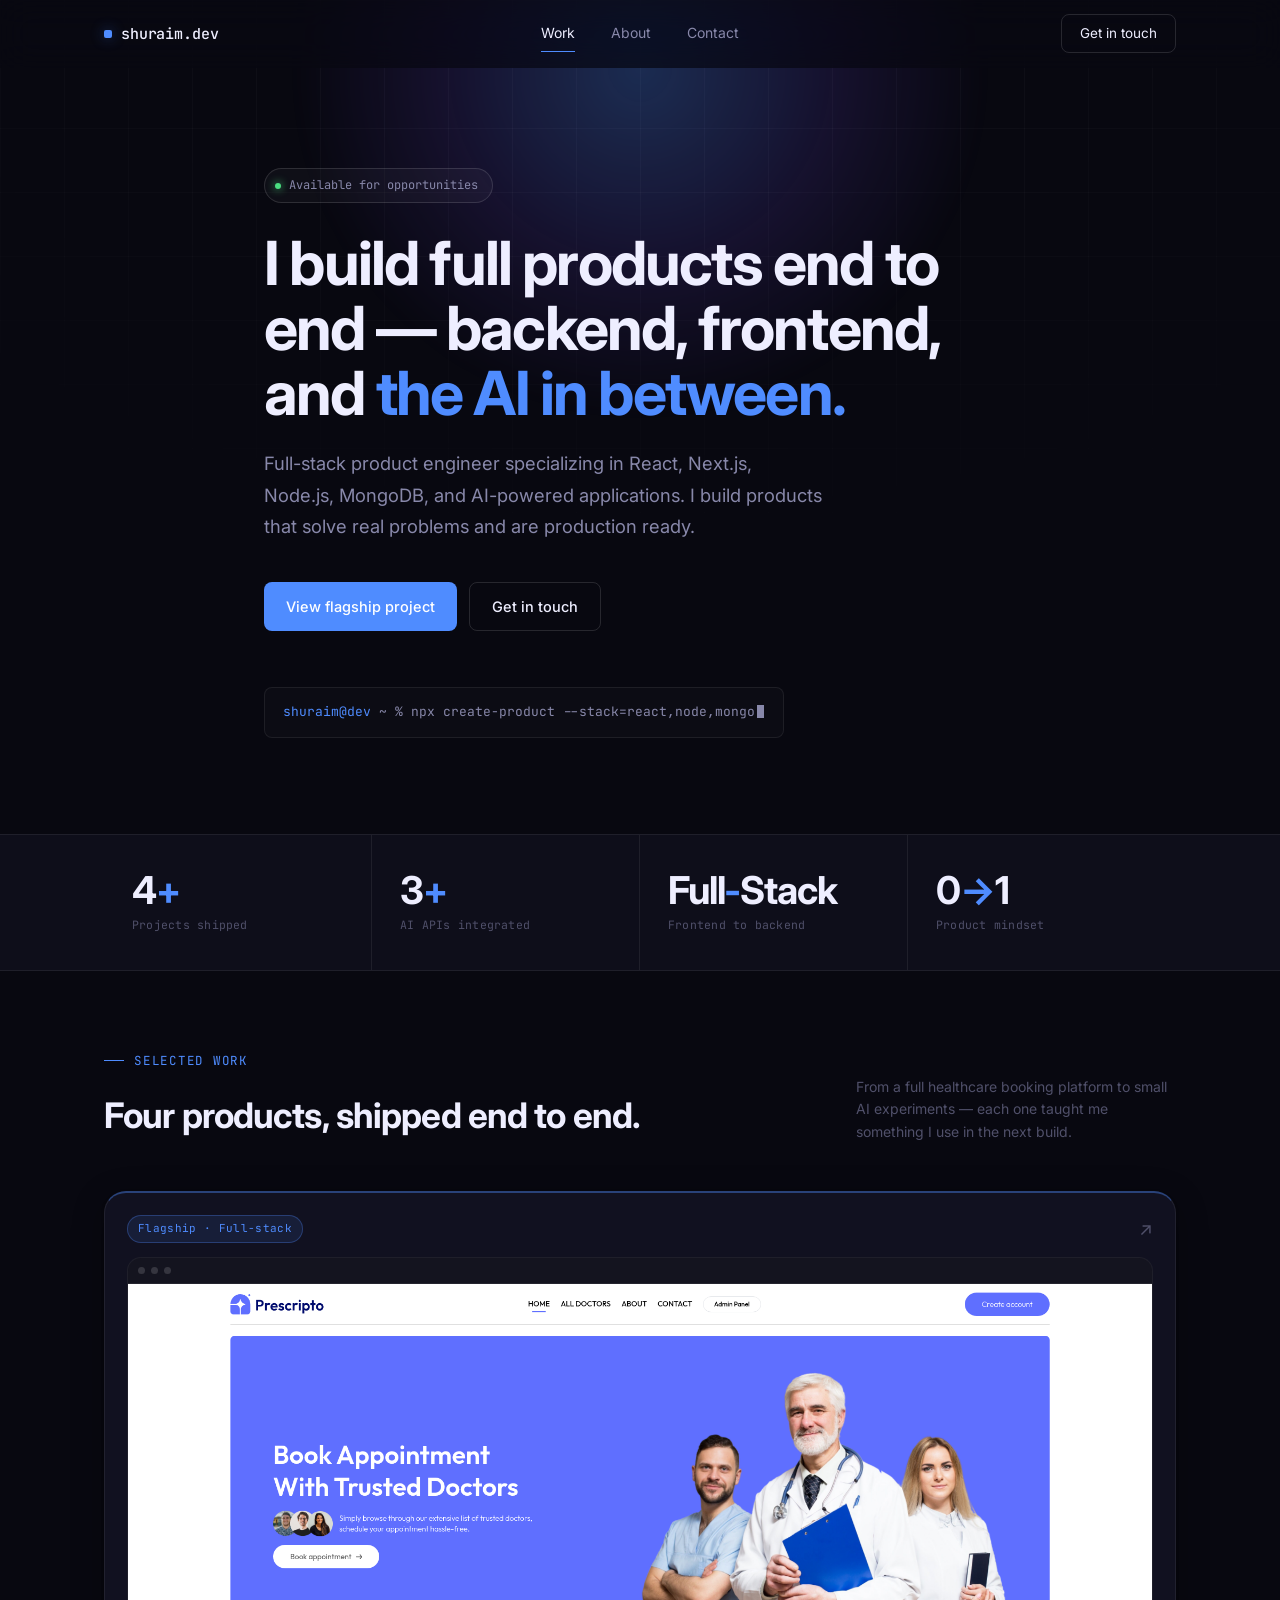
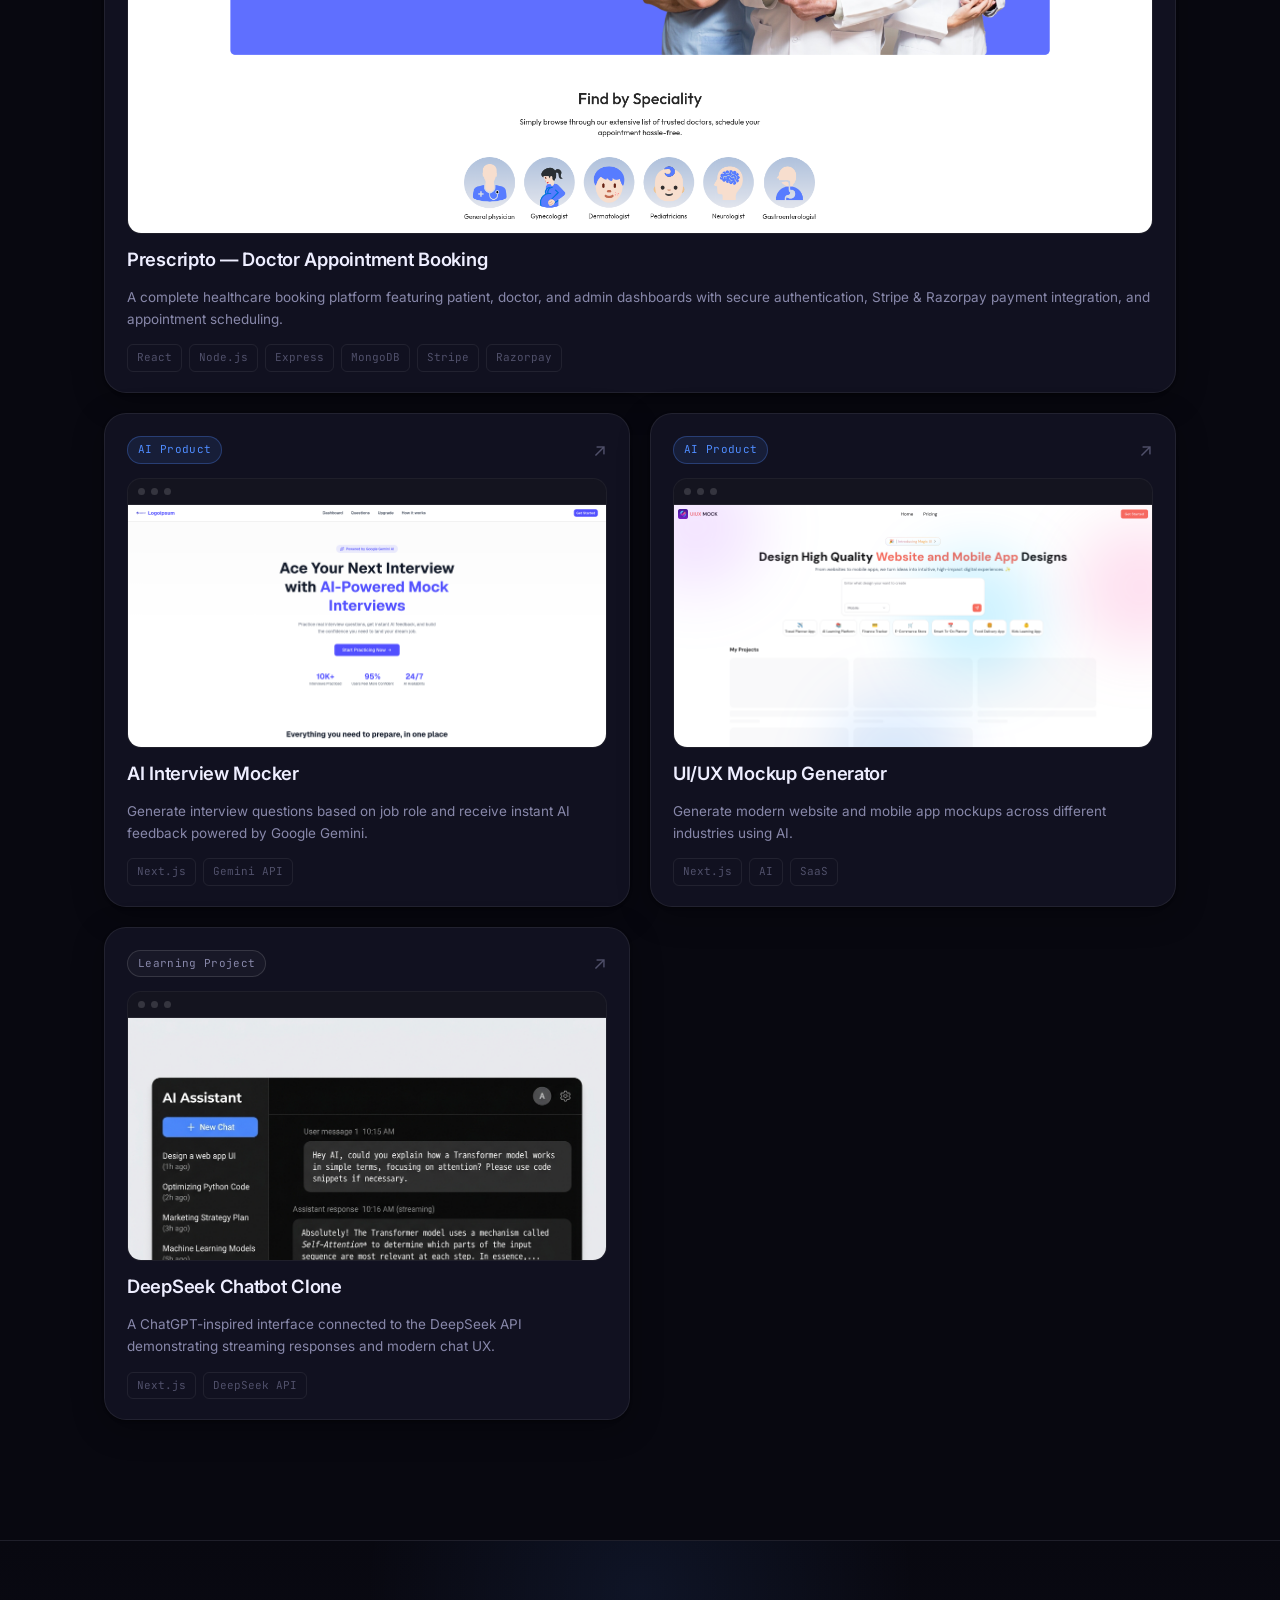
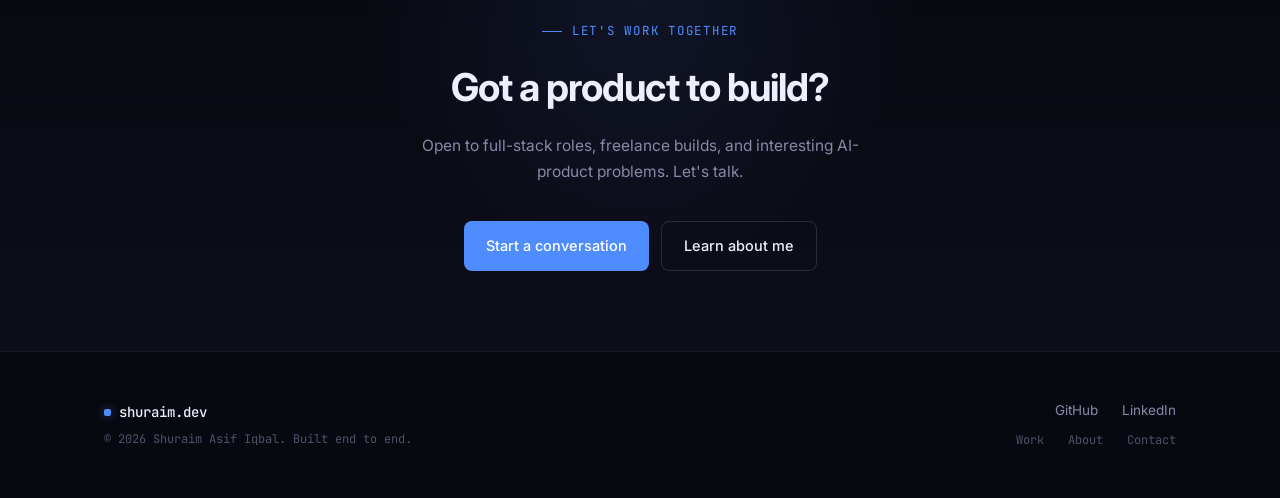
==== index.html @ 48897fa7 "updating code" ====
﻿<!DOCTYPE html>
<html lang="en">
<head>
  <meta charset="UTF-8" />
  <meta name="viewport" content="width=device-width, initial-scale=1.0" />
  <title>Shuraim Asif Iqbal — Full-Stack Product Engineer</title>
  <meta name="description" content="Shuraim Asif Iqbal is a full-stack product engineer building production-ready web apps and AI-powered products with React, Next.js, Node.js, and MongoDB." />
  <meta name="theme-color" content="#080810" />
  <meta property="og:title" content="Shuraim Asif Iqbal — Full-Stack Product Engineer" />
  <meta property="og:description" content="I build full products end to end — backend, frontend, and the AI in between." />
  <meta property="og:type" content="website" />
  <link rel="icon" type="image/png" href="images/favicon.png" />
  <link rel="preconnect" href="https://fonts.googleapis.com" />
  <link rel="preconnect" href="https://fonts.gstatic.com" crossorigin />
  <link href="https://fonts.googleapis.com/css2?family=Inter:wght@400;500;600;700&family=JetBrains+Mono:wght@400;500&display=swap" rel="stylesheet" />
  <link rel="stylesheet" href="css/style.css" />
</head>
<body>

  <nav class="nav" aria-label="Primary">
    <div class="container">
      <a href="index.html" class="logo">shuraim.dev</a>
      <div class="nav-links">
        <a href="#work" class="active">Work</a>
        <a href="about.html">About</a>
        <a href="contact.html">Contact</a>
      </div>
      <a href="contact.html" class="nav-cta">Get in touch</a>
      <button class="nav-toggle" aria-label="Toggle menu" aria-expanded="false">
        <span></span><span></span><span></span>
      </button>
    </div>
  </nav>
  <div class="mobile-menu">
    <a href="#work">Work</a>
    <a href="about.html">About</a>
    <a href="contact.html">Contact</a>
  </div>

  <header class="hero">
    <div class="hero-grid" aria-hidden="true"></div>
    <div class="hero-blur" aria-hidden="true"></div>
    <div class="container hero-content">
      <span class="badge"><span class="dot"></span>Available for opportunities</span>
      <h1>I build full products end to end &mdash; backend, frontend, and <span class="accent-text">the AI in between.</span></h1>
      <p class="lede">Full-stack product engineer specializing in React, Next.js, Node.js, MongoDB, and AI-powered applications. I build products that solve real problems and are production ready.</p>
      <div class="hero-actions">
        <a href="projects/prescripto.html" class="btn btn-primary">View flagship project</a>
        <a href="contact.html" class="btn btn-secondary">Get in touch</a>
      </div>
      <div class="terminal" data-typer='["npx create-product --stack=react,node,mongo", "deploying ai-interview-mocker to production...", "status: 4 apps live, 0 blocked tickets"]'>
        <span class="prompt">shuraim@dev</span> ~ % <span class="typer-text"></span><span class="cursor"></span>
      </div>
    </div>
  </header>

  <div class="stats-strip">
    <div class="container">
      <div class="stats-grid reveal">
        <div class="stat-item">
          <div class="stat-num">4<span>+</span></div>
          <div class="stat-label">Projects shipped</div>
        </div>
        <div class="stat-item">
          <div class="stat-num">3<span>+</span></div>
          <div class="stat-label">AI APIs integrated</div>
        </div>
        <div class="stat-item">
          <div class="stat-num">Full<span>&#8209;</span>Stack</div>
          <div class="stat-label">Frontend to backend</div>
        </div>
        <div class="stat-item">
          <div class="stat-num">0<span>&rarr;</span>1</div>
          <div class="stat-label">Product mindset</div>
        </div>
      </div>
    </div>
  </div>

  <main>
    <section class="work" id="work">
      <div class="container">
        <div class="work-header reveal">
          <div>
            <div class="section-label">Selected work</div>
            <h2>Four products, shipped end to end.</h2>
          </div>
          <p>From a full healthcare booking platform to small AI experiments &mdash; each one taught me something I use in the next build.</p>
        </div>

        <div class="project-grid">
          <a class="project-card flagship reveal" href="projects/prescripto.html">
            <div class="card-top">
              <span class="status-badge">Flagship &middot; Full-stack</span>
              <span class="card-arrow" aria-hidden="true">&nearr;</span>
            </div>
            <div class="card-preview" style="--tile-color: rgba(79,140,255,0.22);">
              <div class="chrome"><span></span><span></span><span></span></div>
              <img class="art-shot" src="images/prescripto-hero.png" alt="Prescripto doctor appointment booking homepage" loading="lazy" />
            </div>
            <h3>Prescripto &mdash; Doctor Appointment Booking</h3>
            <p class="desc">A complete healthcare booking platform featuring patient, doctor, and admin dashboards with secure authentication, Stripe &amp; Razorpay payment integration, and appointment scheduling.</p>
            <div class="tags">
              <span class="tag">React</span><span class="tag">Node.js</span><span class="tag">Express</span>
              <span class="tag">MongoDB</span><span class="tag">Stripe</span><span class="tag">Razorpay</span>
            </div>
          </a>

          <a class="project-card reveal" href="projects/interview-mocker.html">
            <div class="card-top">
              <span class="status-badge">AI Product</span>
              <span class="card-arrow" aria-hidden="true">&nearr;</span>
            </div>
            <div class="card-preview" style="--tile-color: rgba(79,140,255,0.2);">
              <div class="chrome"><span></span><span></span><span></span></div>
              <img class="art-shot" src="images/interview-mocker-hero.png" alt="AI Interview Mocker landing page" loading="lazy" />
            </div>
            <h3>AI Interview Mocker</h3>
            <p class="desc">Generate interview questions based on job role and receive instant AI feedback powered by Google Gemini.</p>
            <div class="tags"><span class="tag">Next.js</span><span class="tag">Gemini API</span></div>
          </a>

          <a class="project-card reveal" href="projects/uiux-mockup.html">
            <div class="card-top">
              <span class="status-badge">AI Product</span>
              <span class="card-arrow" aria-hidden="true">&nearr;</span>
            </div>
            <div class="card-preview" style="--tile-color: rgba(79,140,255,0.2);">
              <div class="chrome"><span></span><span></span><span></span></div>
              <img class="art-shot" src="images/uiux-mockup-hero.png" alt="UI/UX Mockup Generator app screen" loading="lazy" />
            </div>
            <h3>UI/UX Mockup Generator</h3>
            <p class="desc">Generate modern website and mobile app mockups across different industries using AI.</p>
            <div class="tags"><span class="tag">Next.js</span><span class="tag">AI</span><span class="tag">SaaS</span></div>
          </a>

          <a class="project-card reveal" href="projects/deepseek-chatbot.html">
            <div class="card-top">
              <span class="status-badge neutral">Learning Project</span>
              <span class="card-arrow" aria-hidden="true">&nearr;</span>
            </div>
            <div class="card-preview" style="--tile-color: rgba(255,255,255,0.06);">
              <div class="chrome"><span></span><span></span><span></span></div>
              <img class="art-shot" src="images/deepseek-hero.png" alt="DeepSeek chatbot clone interface" loading="lazy" />
            </div>
            <h3>DeepSeek Chatbot Clone</h3>
            <p class="desc">A ChatGPT-inspired interface connected to the DeepSeek API demonstrating streaming responses and modern chat UX.</p>
            <div class="tags"><span class="tag">Next.js</span><span class="tag">DeepSeek API</span></div>
          </a>
        </div>
      </div>
    </section>

    <section class="cta-strip">
      <div class="container">
        <div class="section-label" style="justify-content: center;">Let's work together</div>
        <h2>Got a product to build?</h2>
        <p>Open to full-stack roles, freelance builds, and interesting AI-product problems. Let's talk.</p>
        <div class="cta-btns">
          <a href="contact.html" class="btn btn-primary">Start a conversation</a>
          <a href="about.html" class="btn btn-secondary">Learn about me</a>
        </div>
      </div>
    </section>
  </main>

  <footer class="site-footer">
    <div class="container">
      <div class="footer-left">
        <div class="footer-logo">shuraim.dev</div>
        <p>&copy; 2026 Shuraim Asif Iqbal. Built end to end.</p>
      </div>
      <div class="footer-right">
        <div class="footer-links">
          <a href="https://github.com/shuraimasifiqbal" target="_blank" rel="noopener">GitHub</a>
          <a href="https://www.linkedin.com/in/muhammad-shuraim-05673b367/" target="_blank" rel="noopener">LinkedIn</a>
        </div>
        <div class="footer-nav">
          <a href="#work">Work</a>
          <a href="about.html">About</a>
          <a href="contact.html">Contact</a>
        </div>
      </div>
    </div>
  </footer>

  <button class="scroll-top" aria-label="Scroll to top" id="scroll-top">&uarr;</button>
  <script src="js/main.js"></script>
</body>
</html>
---- css/style.css ----
﻿/* ==========================================================================
   shuraim.dev — design tokens
   Palette: deep navy base, electric blue accent, mono for system/dev voice
   ========================================================================== */

:root {
  --bg:           #080810;
  --bg-elevated:  #0e0e1a;
  --bg-card:      #111120;
  --border:       rgba(255, 255, 255, 0.07);
  --border-strong:rgba(255, 255, 255, 0.13);
  --text:         #eeeeff;
  --text-dim:     #8888aa;
  --text-faint:   #50506a;
  --accent:       #4f8cff;
  --accent-glow:  rgba(79, 140, 255, 0.45);
  --accent-dim:   rgba(79, 140, 255, 0.11);
  --accent-line:  rgba(79, 140, 255, 0.30);
  --green:        #4ade80;
  --purple:       #a78bfa;

  --font-display: "Inter", -apple-system, BlinkMacSystemFont, "Segoe UI", sans-serif;
  --font-body:    "Inter", -apple-system, BlinkMacSystemFont, "Segoe UI", sans-serif;
  --font-mono:    "JetBrains Mono", ui-monospace, SFMono-Regular, Menlo, monospace;

  --radius-sm:  8px;
  --radius-md:  14px;
  --radius-lg:  22px;

  --ease:   cubic-bezier(0.16, 1, 0.3, 1);
  --nav-h:  68px;
  --shadow-card: 0 1px 3px rgba(0,0,0,0.4), 0 8px 32px rgba(0,0,0,0.3);
}

/* reset */
*, *::before, *::after { margin: 0; padding: 0; box-sizing: border-box; }

html {
  scroll-behavior: smooth;
  -webkit-font-smoothing: antialiased;
  -moz-osx-font-smoothing: grayscale;
  text-rendering: optimizeLegibility;
}

@media (prefers-reduced-motion: reduce) {
  html { scroll-behavior: auto; }
  *, *::before, *::after {
    animation-duration: 0.01ms !important;
    animation-iteration-count: 1 !important;
    transition-duration: 0.01ms !important;
    scroll-behavior: auto !important;
  }
}

body {
  background: var(--bg);
  color: var(--text);
  font-family: var(--font-body);
  line-height: 1.6;
  min-height: 100vh;
  overflow-x: hidden;
}

img   { max-width: 100%; display: block; }
a     { color: inherit; text-decoration: none; }
ul    { list-style: none; }
button { font: inherit; cursor: pointer; }

::selection { background: var(--accent-dim); color: var(--text); }

:focus-visible {
  outline: 2px solid var(--accent);
  outline-offset: 3px;
  border-radius: 4px;
}

.container {
  width: 100%;
  max-width: 1120px;
  margin: 0 auto;
  padding: 0 24px;
}

.mono { font-family: var(--font-mono); }

/* section label */
.section-label {
  font-family: var(--font-mono);
  font-size: 12.5px;
  letter-spacing: 0.06em;
  color: var(--accent);
  display: flex;
  align-items: center;
  gap: 10px;
  margin-bottom: 16px;
  text-transform: uppercase;
}
.section-label::before {
  content: "";
  width: 20px;
  height: 1px;
  background: var(--accent);
  display: inline-block;
  flex-shrink: 0;
}

/* nav */
.nav {
  position: fixed;
  top: 0; left: 0; right: 0;
  height: var(--nav-h);
  z-index: 100;
  display: flex;
  align-items: center;
  background: rgba(8, 8, 16, 0.75);
  backdrop-filter: blur(16px) saturate(160%);
  -webkit-backdrop-filter: blur(16px) saturate(160%);
  border-bottom: 1px solid transparent;
  transition: border-color 0.3s var(--ease), background 0.3s var(--ease);
}
.nav.is-scrolled {
  border-bottom-color: var(--border);
  background: rgba(8, 8, 16, 0.92);
  backdrop-filter: blur(24px) saturate(200%);
  -webkit-backdrop-filter: blur(24px) saturate(200%);
}
.nav .container {
  display: flex;
  align-items: center;
  justify-content: space-between;
}

.logo {
  font-family: var(--font-mono);
  font-weight: 500;
  font-size: 15px;
  letter-spacing: -0.01em;
  color: var(--text);
  display: flex;
  align-items: center;
  gap: 9px;
  transition: opacity 0.2s;
}
.logo:hover { opacity: 0.8; }
.logo::before {
  content: "";
  width: 8px; height: 8px;
  border-radius: 2px;
  background: var(--accent);
  box-shadow: 0 0 14px var(--accent-glow);
  flex-shrink: 0;
}

.nav-links {
  display: flex;
  align-items: center;
  gap: 36px;
}
.nav-links a {
  font-size: 14px;
  color: var(--text-dim);
  position: relative;
  padding: 6px 0;
  transition: color 0.2s var(--ease);
}
.nav-links a:hover,
.nav-links a.active { color: var(--text); }
.nav-links a::after {
  content: "";
  position: absolute;
  left: 0; bottom: -1px;
  width: 0; height: 1px;
  background: var(--accent);
  transition: width 0.25s var(--ease);
}
.nav-links a:hover::after,
.nav-links a.active::after { width: 100%; }

.nav-cta {
  border: 1px solid var(--border-strong);
  border-radius: var(--radius-sm);
  padding: 8px 18px;
  font-size: 13.5px;
  color: var(--text);
  transition: border-color 0.2s var(--ease), background 0.2s var(--ease), color 0.2s var(--ease);
}
.nav-cta:hover {
  border-color: var(--accent-line);
  background: var(--accent-dim);
  color: var(--accent);
}

.nav-toggle {
  display: none;
  flex-direction: column;
  gap: 5px;
  background: none;
  border: none;
  padding: 8px;
}
.nav-toggle span {
  width: 20px; height: 1.5px;
  background: var(--text);
  display: block;
  transition: transform 0.25s var(--ease), opacity 0.25s var(--ease);
}
.nav-toggle.is-open span:nth-child(1) { transform: translateY(6.5px) rotate(45deg); }
.nav-toggle.is-open span:nth-child(2) { opacity: 0; }
.nav-toggle.is-open span:nth-child(3) { transform: translateY(-6.5px) rotate(-45deg); }

.mobile-menu {
  position: fixed;
  top: var(--nav-h); left: 0; right: 0;
  background: rgba(8, 8, 16, 0.97);
  border-bottom: 1px solid var(--border);
  display: flex;
  flex-direction: column;
  padding: 8px 24px 28px;
  transform: translateY(-8px);
  opacity: 0;
  pointer-events: none;
  transition: opacity 0.25s var(--ease), transform 0.25s var(--ease);
  z-index: 99;
  backdrop-filter: blur(16px);
}
.mobile-menu.is-open { opacity: 1; transform: translateY(0); pointer-events: auto; }
.mobile-menu a {
  padding: 15px 0;
  border-bottom: 1px solid var(--border);
  color: var(--text-dim);
  font-size: 15px;
  transition: color 0.2s;
}
.mobile-menu a:last-child { border-bottom: none; }
.mobile-menu a:hover { color: var(--text); }

/* hero */
.hero {
  position: relative;
  padding: calc(var(--nav-h) + 100px) 0 96px;
  overflow: hidden;
}
.hero-grid {
  position: absolute;
  inset: 0;
  background-image:
    linear-gradient(to right, rgba(255,255,255,0.03) 1px, transparent 1px),
    linear-gradient(to bottom, rgba(255,255,255,0.03) 1px, transparent 1px);
  background-size: 64px 64px;
  mask-image: radial-gradient(ellipse 80% 70% at 50% 0%, black 30%, transparent 100%);
  -webkit-mask-image: radial-gradient(ellipse 80% 70% at 50% 0%, black 30%, transparent 100%);
  z-index: 0;
}
.hero-blur {
  position: absolute;
  width: 700px; height: 700px;
  top: -280px; left: 50%;
  transform: translateX(-50%);
  background: radial-gradient(circle,
    rgba(79,140,255,0.28) 0%,
    rgba(120,80,255,0.12) 40%,
    transparent 70%);
  filter: blur(8px);
  animation: drift 14s ease-in-out infinite alternate;
  z-index: 0;
}
@keyframes drift {
  from { transform: translateX(-54%) translateY(0px) scale(1); }
  to   { transform: translateX(-46%) translateY(28px) scale(1.07); }
}
.hero-content {
  position: relative;
  z-index: 1;
  max-width: 800px;
}

.badge {
  display: inline-flex;
  align-items: center;
  gap: 8px;
  font-family: var(--font-mono);
  font-size: 12px;
  color: var(--text-dim);
  border: 1px solid var(--border-strong);
  background: rgba(255,255,255,0.03);
  border-radius: 999px;
  padding: 7px 14px 7px 10px;
  margin-bottom: 28px;
  opacity: 0;
  animation: fade-up 0.7s var(--ease) 0.05s forwards;
}
.badge .dot {
  width: 6px; height: 6px; border-radius: 50%;
  background: var(--green);
  box-shadow: 0 0 8px var(--green);
  animation: pulse 2.5s ease-in-out infinite;
}
@keyframes pulse {
  0%, 100% { opacity: 1; box-shadow: 0 0 8px var(--green); }
  50%       { opacity: 0.4; box-shadow: 0 0 4px var(--green); }
}

.hero h1 {
  font-family: var(--font-display);
  font-weight: 700;
  font-size: clamp(2.1rem, 5.2vw, 3.8rem);
  line-height: 1.07;
  letter-spacing: -0.03em;
  margin-bottom: 22px;
  opacity: 0;
  animation: fade-up 0.7s var(--ease) 0.15s forwards;
}
.hero h1 .accent-text { color: var(--accent); }

.hero p.lede {
  font-size: clamp(1rem, 1.6vw, 1.15rem);
  color: var(--text-dim);
  max-width: 560px;
  margin-bottom: 40px;
  line-height: 1.7;
  opacity: 0;
  animation: fade-up 0.7s var(--ease) 0.25s forwards;
}

.hero-actions {
  display: flex;
  flex-wrap: wrap;
  gap: 12px;
  margin-bottom: 56px;
  opacity: 0;
  animation: fade-up 0.7s var(--ease) 0.35s forwards;
}

/* buttons */
.btn {
  display: inline-flex;
  align-items: center;
  gap: 8px;
  font-size: 14.5px;
  font-weight: 500;
  padding: 12px 22px;
  border-radius: var(--radius-sm);
  transition: transform 0.2s var(--ease), background 0.2s var(--ease),
              border-color 0.2s var(--ease), box-shadow 0.2s var(--ease), color 0.2s var(--ease);
}
.btn-primary {
  background: var(--accent);
  color: #fff;
}
.btn-primary:hover {
  transform: translateY(-2px);
  box-shadow: 0 8px 28px -6px rgba(79,140,255,0.6);
  background: #6ba0ff;
}
.btn-secondary {
  border: 1px solid var(--border-strong);
  color: var(--text);
}
.btn-secondary:hover {
  border-color: var(--accent-line);
  background: var(--accent-dim);
  transform: translateY(-2px);
  color: var(--accent);
}
.btn-ghost {
  color: var(--text-dim);
  font-size: 13.5px;
  border: 1px solid var(--border);
  padding: 9px 16px;
}
.btn-ghost:hover { color: var(--text); border-color: var(--border-strong); }

/* terminal */
.terminal {
  font-family: var(--font-mono);
  font-size: 13px;
  color: var(--text-dim);
  border: 1px solid var(--border);
  background: rgba(255,255,255,0.02);
  border-radius: var(--radius-sm);
  padding: 14px 18px;
  max-width: 520px;
  opacity: 0;
  animation: fade-up 0.7s var(--ease) 0.45s forwards;
}
.terminal .prompt { color: var(--accent); }
.terminal .cursor {
  display: inline-block;
  width: 7px; height: 13px;
  background: var(--text-dim);
  margin-left: 2px;
  vertical-align: -2px;
  animation: blink 1s steps(1) infinite;
}
@keyframes blink { 50% { opacity: 0; } }

@keyframes fade-up {
  from { opacity: 0; transform: translateY(16px); }
  to   { opacity: 1; transform: translateY(0); }
}

/* reveal on scroll */
.reveal {
  opacity: 0;
  transform: translateY(20px);
  transition: opacity 0.65s var(--ease), transform 0.65s var(--ease);
}
.reveal.is-visible { opacity: 1; transform: translateY(0); }

/* stats strip */
.stats-strip {
  border-top: 1px solid var(--border);
  border-bottom: 1px solid var(--border);
  padding: 0;
  background: var(--bg-elevated);
}
.stats-grid {
  display: grid;
  grid-template-columns: repeat(4, 1fr);
}
@media (max-width: 600px) { .stats-grid { grid-template-columns: repeat(2, 1fr); } }
.stat-item {
  padding: 36px 28px;
  border-right: 1px solid var(--border);
}
.stat-item:last-child { border-right: none; }
@media (max-width: 600px) {
  .stat-item:nth-child(2) { border-right: none; }
  .stat-item:nth-child(3) { border-right: 1px solid var(--border); }
  .stat-item { border-bottom: 1px solid var(--border); }
  .stat-item:last-child, .stat-item:nth-child(3) { border-bottom: none; }
}
.stat-num {
  font-family: var(--font-display);
  font-size: clamp(1.8rem, 3vw, 2.6rem);
  font-weight: 700;
  letter-spacing: -0.03em;
  color: var(--text);
  line-height: 1;
  margin-bottom: 6px;
}
.stat-num span { color: var(--accent); }
.stat-label {
  font-family: var(--font-mono);
  font-size: 11.5px;
  color: var(--text-faint);
  letter-spacing: 0.02em;
}

/* work section */
.work {
  padding: 80px 0 120px;
  position: relative;
}
.work-header {
  display: flex;
  justify-content: space-between;
  align-items: flex-end;
  gap: 24px;
  margin-bottom: 48px;
  flex-wrap: wrap;
}
.work-header h2 {
  font-family: var(--font-display);
  font-size: clamp(1.6rem, 3vw, 2.2rem);
  font-weight: 700;
  letter-spacing: -0.025em;
}
.work-header p {
  color: var(--text-faint);
  font-size: 14px;
  max-width: 320px;
  line-height: 1.6;
}

.project-grid {
  display: grid;
  grid-template-columns: repeat(2, 1fr);
  gap: 20px;
}
@media (max-width: 760px) { .project-grid { grid-template-columns: 1fr; } }

/* project card */
.project-card {
  position: relative;
  border: 1px solid var(--border);
  background: var(--bg-card);
  border-radius: var(--radius-lg);
  padding: 22px 22px 20px;
  transition: transform 0.4s var(--ease), border-color 0.4s var(--ease), box-shadow 0.4s var(--ease);
  display: flex;
  flex-direction: column;
  gap: 14px;
  overflow: hidden;
  box-shadow: var(--shadow-card);
}
.project-card::before {
  content: "";
  position: absolute;
  inset: 0;
  border-radius: var(--radius-lg);
  background: radial-gradient(
    500px circle at var(--mouse-x, 50%) var(--mouse-y, 50%),
    rgba(79,140,255,0.07),
    transparent 40%
  );
  opacity: 0;
  transition: opacity 0.4s var(--ease);
  pointer-events: none;
  z-index: 0;
}
.project-card:hover::before { opacity: 1; }
.project-card > * { position: relative; z-index: 1; }

.project-card.flagship {
  grid-column: span 2;
  border-top: 2px solid rgba(79,140,255,0.4);
}
@media (max-width: 760px) { .project-card.flagship { grid-column: span 1; } }

.project-card:hover {
  transform: translateY(-7px);
  border-color: var(--accent-line);
  box-shadow:
    0 0 0 1px var(--accent-line),
    0 20px 48px -14px rgba(0,0,0,0.7),
    0 0 48px -18px rgba(79,140,255,0.2);
}

/* card preview — screenshot area */
.card-preview {
  border-radius: var(--radius-md);
  border: 1px solid var(--border);
  overflow: hidden;
  aspect-ratio: 16 / 9;
  position: relative;
  background: var(--bg-elevated);
  display: flex;
  flex-direction: column;
  transition: border-color 0.4s var(--ease);
}
.project-card:hover .card-preview { border-color: rgba(79,140,255,0.2); }

.card-preview .chrome {
  height: 26px;
  min-height: 26px;
  display: flex;
  align-items: center;
  gap: 6px;
  padding: 0 10px;
  background: rgba(255,255,255,0.025);
  border-bottom: 1px solid var(--border);
  flex-shrink: 0;
  z-index: 1;
  position: relative;
}
.card-preview .chrome span {
  width: 7px; height: 7px; border-radius: 50%;
  background: rgba(255,255,255,0.14);
}

/* art-shot — actual screenshot */
.art-shot {
  position: absolute;
  top: 26px;
  left: 0; right: 0; bottom: 0;
  width: 100%;
  height: calc(100% - 26px);
  object-fit: cover;
  object-position: top;
  display: block;
  transition: transform 0.55s var(--ease);
}
.project-card:hover .art-shot {
  transform: scale(1.04) translateY(-3px);
}

/* card meta */
.card-top {
  display: flex;
  justify-content: space-between;
  align-items: center;
  gap: 12px;
}
.status-badge {
  font-family: var(--font-mono);
  font-size: 11px;
  letter-spacing: 0.03em;
  color: var(--accent);
  border: 1px solid var(--accent-line);
  background: var(--accent-dim);
  border-radius: 999px;
  padding: 4px 10px;
  white-space: nowrap;
}
.status-badge.neutral {
  color: var(--text-dim);
  border-color: var(--border-strong);
  background: rgba(255,255,255,0.03);
}
.card-arrow {
  color: var(--text-faint);
  font-size: 18px;
  line-height: 1;
  transition: transform 0.3s var(--ease), color 0.3s var(--ease);
}
.project-card:hover .card-arrow {
  transform: translate(3px, -3px);
  color: var(--accent);
}

.project-card h3 {
  font-family: var(--font-display);
  font-size: 1.15rem;
  font-weight: 600;
  letter-spacing: -0.015em;
  line-height: 1.3;
}
.project-card p.desc {
  color: var(--text-dim);
  font-size: 13.5px;
  line-height: 1.65;
}

/* tags */
.tags { display: flex; flex-wrap: wrap; gap: 7px; margin-top: auto; }
.tag {
  font-family: var(--font-mono);
  font-size: 11px;
  color: var(--text-faint);
  border: 1px solid var(--border);
  border-radius: 6px;
  padding: 4px 9px;
  transition: border-color 0.2s var(--ease), color 0.2s var(--ease), background 0.2s var(--ease);
}
.tag:hover {
  border-color: var(--accent-line);
  color: var(--accent);
  background: var(--accent-dim);
}

/* CTA strip */
.cta-strip {
  border-top: 1px solid var(--border);
  padding: 80px 0;
  text-align: center;
  background: linear-gradient(180deg, var(--bg) 0%, var(--bg-elevated) 100%);
  position: relative;
  overflow: hidden;
}
.cta-strip::before {
  content: "";
  position: absolute;
  width: 600px; height: 600px;
  border-radius: 50%;
  background: radial-gradient(circle, rgba(79,140,255,0.09) 0%, transparent 65%);
  top: -250px; left: 50%;
  transform: translateX(-50%);
  pointer-events: none;
}
.cta-strip h2 {
  font-family: var(--font-display);
  font-size: clamp(1.7rem, 3.5vw, 2.4rem);
  font-weight: 700;
  letter-spacing: -0.025em;
  margin-bottom: 14px;
  position: relative;
}
.cta-strip p {
  color: var(--text-dim);
  font-size: 15.5px;
  margin-bottom: 36px;
  max-width: 460px;
  margin-left: auto;
  margin-right: auto;
  line-height: 1.7;
  position: relative;
}
.cta-strip .cta-btns { display: flex; gap: 12px; justify-content: center; flex-wrap: wrap; position: relative; }

/* generic page header */
.page-hero {
  padding: calc(var(--nav-h) + 64px) 0 56px;
  border-bottom: 1px solid var(--border);
}
.page-hero h1 {
  font-family: var(--font-display);
  font-size: clamp(1.8rem, 4vw, 2.8rem);
  font-weight: 700;
  letter-spacing: -0.03em;
  margin-bottom: 14px;
}
.page-hero p {
  color: var(--text-dim);
  max-width: 560px;
  font-size: 15px;
  line-height: 1.65;
}

/* about page */
.about-grid {
  display: grid;
  grid-template-columns: 280px 1fr;
  gap: 56px;
  padding: 72px 0;
  align-items: start;
}
@media (max-width: 860px) { .about-grid { grid-template-columns: 1fr; gap: 40px; } }

@media (min-width: 860px) { .avatar-col { position: sticky; top: calc(var(--nav-h) + 24px); } }

.avatar-placeholder {
  width: 100%;
  aspect-ratio: 1;
  border-radius: var(--radius-lg);
  border: 1px solid var(--border);
  background: radial-gradient(circle at 30% 20%, rgba(79,140,255,0.22), transparent 60%), var(--bg-card);
  display: flex;
  align-items: center;
  justify-content: center;
  font-family: var(--font-mono);
  color: var(--text-faint);
  font-size: 13px;
  text-align: center;
  padding: 20px;
}
.avatar-wrap {
  width: 100%;
  aspect-ratio: 1;
  border-radius: var(--radius-lg);
  border: 1px solid var(--border);
  overflow: hidden;
  position: relative;
  transition: box-shadow 0.4s var(--ease), border-color 0.4s var(--ease);
  box-shadow: var(--shadow-card);
}
.avatar-wrap:hover {
  border-color: var(--accent-line);
  box-shadow: 0 0 36px -8px var(--accent-glow);
}
.avatar-img {
  width: 100%;
  height: 100%;
  object-fit: cover;
  object-position: top center;
  display: block;
  transition: transform 0.5s var(--ease);
}
.avatar-wrap:hover .avatar-img { transform: scale(1.04); }

.bio p {
  color: var(--text-dim);
  font-size: 15.5px;
  line-height: 1.8;
  max-width: 640px;
  margin-bottom: 18px;
}
.bio p:last-child { margin-bottom: 0; }
.bio p strong { color: var(--text); font-weight: 600; }

.skills-block { margin-top: 52px; }
.skills-grid {
  display: grid;
  grid-template-columns: repeat(4, 1fr);
  gap: 16px;
  margin-top: 20px;
}
@media (max-width: 760px) { .skills-grid { grid-template-columns: repeat(2, 1fr); } }
@media (max-width: 400px) { .skills-grid { grid-template-columns: 1fr; } }

.skill-group {
  background: var(--bg-elevated);
  border: 1px solid var(--border);
  border-radius: var(--radius-md);
  padding: 18px 16px;
  transition: border-color 0.3s var(--ease), background 0.3s var(--ease);
}
.skill-group:hover {
  border-color: var(--border-strong);
  background: var(--bg-card);
}
.skill-group h4 {
  font-family: var(--font-mono);
  font-size: 10.5px;
  letter-spacing: 0.07em;
  color: var(--accent);
  margin-bottom: 14px;
  text-transform: uppercase;
}
.skill-group ul li {
  color: var(--text-dim);
  font-size: 13.5px;
  padding: 6px 0;
  border-bottom: 1px solid var(--border);
  display: flex;
  align-items: center;
  gap: 8px;
}
.skill-group ul li:last-child { border-bottom: none; }
.skill-group ul li::before {
  content: "";
  width: 4px; height: 4px;
  border-radius: 50%;
  background: var(--accent);
  flex-shrink: 0;
  opacity: 0.6;
}

.timeline { margin-top: 64px; }
.timeline-item {
  display: grid;
  grid-template-columns: 100px 1fr;
  gap: 24px;
  padding: 22px 0;
  border-top: 1px solid var(--border);
}
@media (max-width: 600px) { .timeline-item { grid-template-columns: 1fr; gap: 6px; } }
.timeline-item .when {
  font-family: var(--font-mono);
  font-size: 12.5px;
  color: var(--text-faint);
  padding-top: 3px;
}
.timeline-item h4 {
  font-family: var(--font-display);
  font-size: 15px;
  font-weight: 600;
  margin-bottom: 6px;
  letter-spacing: -0.01em;
}
.timeline-item p { color: var(--text-dim); font-size: 14px; line-height: 1.65; }

.about-cta {
  margin-top: 64px;
  padding-top: 40px;
  border-top: 1px solid var(--border);
  display: flex;
  align-items: center;
  gap: 20px;
  flex-wrap: wrap;
}
.about-cta p { color: var(--text-dim); font-size: 14px; flex: 1; min-width: 200px; }

/* contact page */
.contact-grid {
  display: grid;
  grid-template-columns: 1fr 300px;
  gap: 56px;
  padding: 72px 0 100px;
}
@media (max-width: 760px) { .contact-grid { grid-template-columns: 1fr; } }

.field { margin-bottom: 20px; }
.field label {
  display: block;
  font-family: var(--font-mono);
  font-size: 11px;
  color: var(--text-faint);
  margin-bottom: 8px;
  letter-spacing: 0.05em;
  text-transform: uppercase;
}
.field input, .field textarea {
  width: 100%;
  background: var(--bg-card);
  border: 1px solid var(--border);
  border-radius: var(--radius-sm);
  padding: 13px 14px;
  color: var(--text);
  font-family: var(--font-body);
  font-size: 14.5px;
  transition: border-color 0.2s var(--ease), background 0.2s var(--ease), box-shadow 0.2s var(--ease);
  outline: none;
}
.field input::placeholder, .field textarea::placeholder { color: var(--text-faint); }
.field input:focus, .field textarea:focus {
  border-color: var(--accent-line);
  background: rgba(79,140,255,0.03);
  box-shadow: 0 0 0 3px rgba(79,140,255,0.08);
}
.field textarea { resize: vertical; min-height: 150px; }

.form-status {
  font-family: var(--font-mono);
  font-size: 12.5px;
  color: var(--text-dim);
  margin-top: 12px;
  min-height: 18px;
}
.form-status.ok  { color: var(--green); }
.form-status.err { color: #f87171; }

@media (min-width: 761px) { .contact-side { border-left: 1px solid var(--border); padding-left: 40px; } }
@media (max-width: 760px) { .contact-side { border-top: 1px solid var(--border); padding-top: 32px; } }

.contact-side h3 {
  font-family: var(--font-mono);
  font-size: 11px;
  color: var(--text-faint);
  text-transform: uppercase;
  letter-spacing: 0.06em;
  margin-bottom: 20px;
}
.social-list a {
  display: flex;
  align-items: center;
  justify-content: space-between;
  padding: 15px 0;
  border-bottom: 1px solid var(--border);
  color: var(--text-dim);
  font-size: 14.5px;
  transition: color 0.2s var(--ease), padding-left 0.2s var(--ease);
}
.social-list a:hover { color: var(--accent); padding-left: 4px; }
.social-list a:last-child { border-bottom: none; }
.social-list span.arrow { color: var(--text-faint); font-size: 13px; }

.availability-note {
  margin-top: 32px;
  padding: 16px;
  border: 1px solid var(--border);
  border-radius: var(--radius-sm);
  background: var(--bg-card);
}
.availability-note p {
  font-family: var(--font-mono);
  font-size: 12px;
  color: var(--text-dim);
  line-height: 1.7;
}
.availability-note .avail-dot {
  display: inline-block;
  width: 6px; height: 6px;
  border-radius: 50%;
  background: var(--green);
  box-shadow: 0 0 6px var(--green);
  margin-right: 6px;
  animation: pulse 2.5s ease-in-out infinite;
  vertical-align: middle;
}

/* project detail page */
.project-hero { padding: calc(var(--nav-h) + 56px) 0 0; }
.project-hero .back-link {
  font-family: var(--font-mono);
  font-size: 12.5px;
  color: var(--text-faint);
  display: inline-flex;
  align-items: center;
  gap: 8px;
  margin-bottom: 32px;
  transition: color 0.2s var(--ease), gap 0.2s var(--ease);
}
.project-hero .back-link:hover { color: var(--accent); gap: 12px; }

.project-meta { display: flex; gap: 10px; align-items: center; margin-bottom: 16px; flex-wrap: wrap; }
.project-hero h1 {
  font-family: var(--font-display);
  font-size: clamp(1.9rem, 4.5vw, 3.1rem);
  font-weight: 700;
  letter-spacing: -0.03em;
  max-width: 780px;
  margin-bottom: 18px;
  line-height: 1.1;
}
.project-hero .lede {
  color: var(--text-dim);
  font-size: 16px;
  max-width: 640px;
  margin-bottom: 36px;
  line-height: 1.7;
}
.project-actions { display: flex; gap: 12px; flex-wrap: wrap; margin-bottom: 48px; }

.hero-image-frame {
  border: 1px solid var(--border);
  border-radius: var(--radius-lg);
  overflow: hidden;
  background: var(--bg-card);
  margin-bottom: 72px;
  box-shadow: var(--shadow-card);
  transition: border-color 0.3s var(--ease);
}
.hero-image-frame:hover { border-color: var(--border-strong); }
.hero-image-frame .chrome {
  height: 34px;
  display: flex;
  align-items: center;
  gap: 6px;
  padding: 0 14px;
  background: rgba(255,255,255,0.02);
  border-bottom: 1px solid var(--border);
  flex-shrink: 0;
}
.hero-image-frame .chrome span { width: 9px; height: 9px; border-radius: 50%; background: rgba(255,255,255,0.14); }
.hero-image-frame .chrome .url {
  margin-left: 10px;
  font-family: var(--font-mono);
  font-size: 11.5px;
  color: var(--text-faint);
}
.hero-image-frame .art {
  aspect-ratio: 16/8;
  display: flex;
  align-items: center;
  justify-content: center;
  background: radial-gradient(circle at 30% 20%, var(--tile-color, rgba(79,140,255,0.2)), transparent 65%);
  font-family: var(--font-mono);
  color: var(--text-faint);
  font-size: 14px;
  text-align: center;
  padding: 20px;
}
.hero-shot {
  width: 100%;
  height: auto;
  display: block;
  transition: transform 0.6s var(--ease);
}
.hero-image-frame:hover .hero-shot { transform: scale(1.012); }

.project-section { padding: 8px 0 56px; max-width: 760px; }
.project-section h2 {
  font-family: var(--font-display);
  font-size: 1.35rem;
  font-weight: 700;
  letter-spacing: -0.02em;
  margin-bottom: 18px;
}
.project-section p { color: var(--text-dim); font-size: 15px; line-height: 1.8; margin-bottom: 14px; }

.feature-list li, .challenge-list li {
  color: var(--text-dim);
  font-size: 15px;
  line-height: 1.7;
  padding: 10px 0 10px 22px;
  border-bottom: 1px solid var(--border);
  position: relative;
}
.feature-list li:last-child, .challenge-list li:last-child { border-bottom: none; }
.feature-list li::before, .challenge-list li::before {
  content: "";
  position: absolute;
  left: 0; top: 20px;
  width: 6px; height: 6px;
  background: var(--accent);
  border-radius: 1px;
  opacity: 0.75;
}
.stack-pills { display: flex; flex-wrap: wrap; gap: 10px; }

.gallery-grid {
  display: grid;
  grid-template-columns: repeat(3, 1fr);
  gap: 14px;
}
@media (max-width: 700px) { .gallery-grid { grid-template-columns: 1fr 1fr; } }

.gallery-item {
  aspect-ratio: 4/3;
  border-radius: var(--radius-md);
  border: 1px solid var(--border);
  overflow: hidden;
  background: var(--bg-card);
  transition: border-color 0.3s var(--ease), box-shadow 0.3s var(--ease), transform 0.3s var(--ease);
  cursor: pointer;
}
.gallery-item:hover {
  border-color: var(--accent-line);
  box-shadow: 0 8px 24px -8px rgba(79,140,255,0.2);
  transform: translateY(-3px);
}
.gallery-item img {
  width: 100%; height: 100%;
  object-fit: cover; object-position: top;
  display: block;
  transition: transform 0.5s var(--ease);
}
.gallery-item:hover img { transform: scale(1.06); }

.project-footer-nav {
  display: flex;
  justify-content: space-between;
  padding: 40px 0 100px;
  border-top: 1px solid var(--border);
  margin-top: 40px;
  gap: 16px;
}
.project-footer-nav a {
  font-family: var(--font-mono);
  font-size: 13.5px;
  color: var(--text-dim);
  transition: color 0.2s var(--ease);
}
.project-footer-nav a:hover { color: var(--accent); }

/* footer */
.site-footer {
  border-top: 1px solid var(--border);
  padding: 48px 0;
}
.site-footer .container {
  display: flex;
  justify-content: space-between;
  align-items: center;
  flex-wrap: wrap;
  gap: 20px;
}
.footer-left .footer-logo {
  font-family: var(--font-mono);
  font-size: 14px;
  color: var(--text);
  font-weight: 500;
  margin-bottom: 6px;
  display: flex;
  align-items: center;
  gap: 8px;
}
.footer-left .footer-logo::before {
  content: "";
  width: 7px; height: 7px;
  border-radius: 2px;
  background: var(--accent);
  box-shadow: 0 0 10px var(--accent-glow);
}
.footer-left p {
  font-family: var(--font-mono);
  font-size: 12px;
  color: var(--text-faint);
}
.footer-right {
  display: flex;
  flex-direction: column;
  align-items: flex-end;
  gap: 10px;
}
.footer-links { display: flex; gap: 24px; }
.footer-links a {
  font-size: 13.5px;
  color: var(--text-dim);
  transition: color 0.2s var(--ease);
}
.footer-links a:hover { color: var(--accent); }
.footer-nav { display: flex; gap: 24px; }
.footer-nav a {
  font-family: var(--font-mono);
  font-size: 12px;
  color: var(--text-faint);
  transition: color 0.2s var(--ease);
}
.footer-nav a:hover { color: var(--text-dim); }

/* scroll to top */
.scroll-top {
  position: fixed;
  bottom: 32px;
  right: 28px;
  width: 40px; height: 40px;
  border-radius: 50%;
  border: 1px solid var(--border-strong);
  background: var(--bg-card);
  color: var(--text-dim);
  display: flex;
  align-items: center;
  justify-content: center;
  cursor: pointer;
  opacity: 0;
  transform: translateY(10px);
  transition: opacity 0.3s var(--ease), transform 0.3s var(--ease),
              border-color 0.2s var(--ease), color 0.2s var(--ease);
  z-index: 90;
  font-size: 16px;
  pointer-events: none;
  box-shadow: 0 4px 16px rgba(0,0,0,0.3);
}
.scroll-top.is-visible { opacity: 1; transform: translateY(0); pointer-events: auto; }
.scroll-top:hover { border-color: var(--accent-line); color: var(--accent); background: var(--accent-dim); }

/* responsive nav */
@media (max-width: 680px) {
  .nav-links, .nav-cta { display: none; }
  .nav-toggle { display: flex; }
}
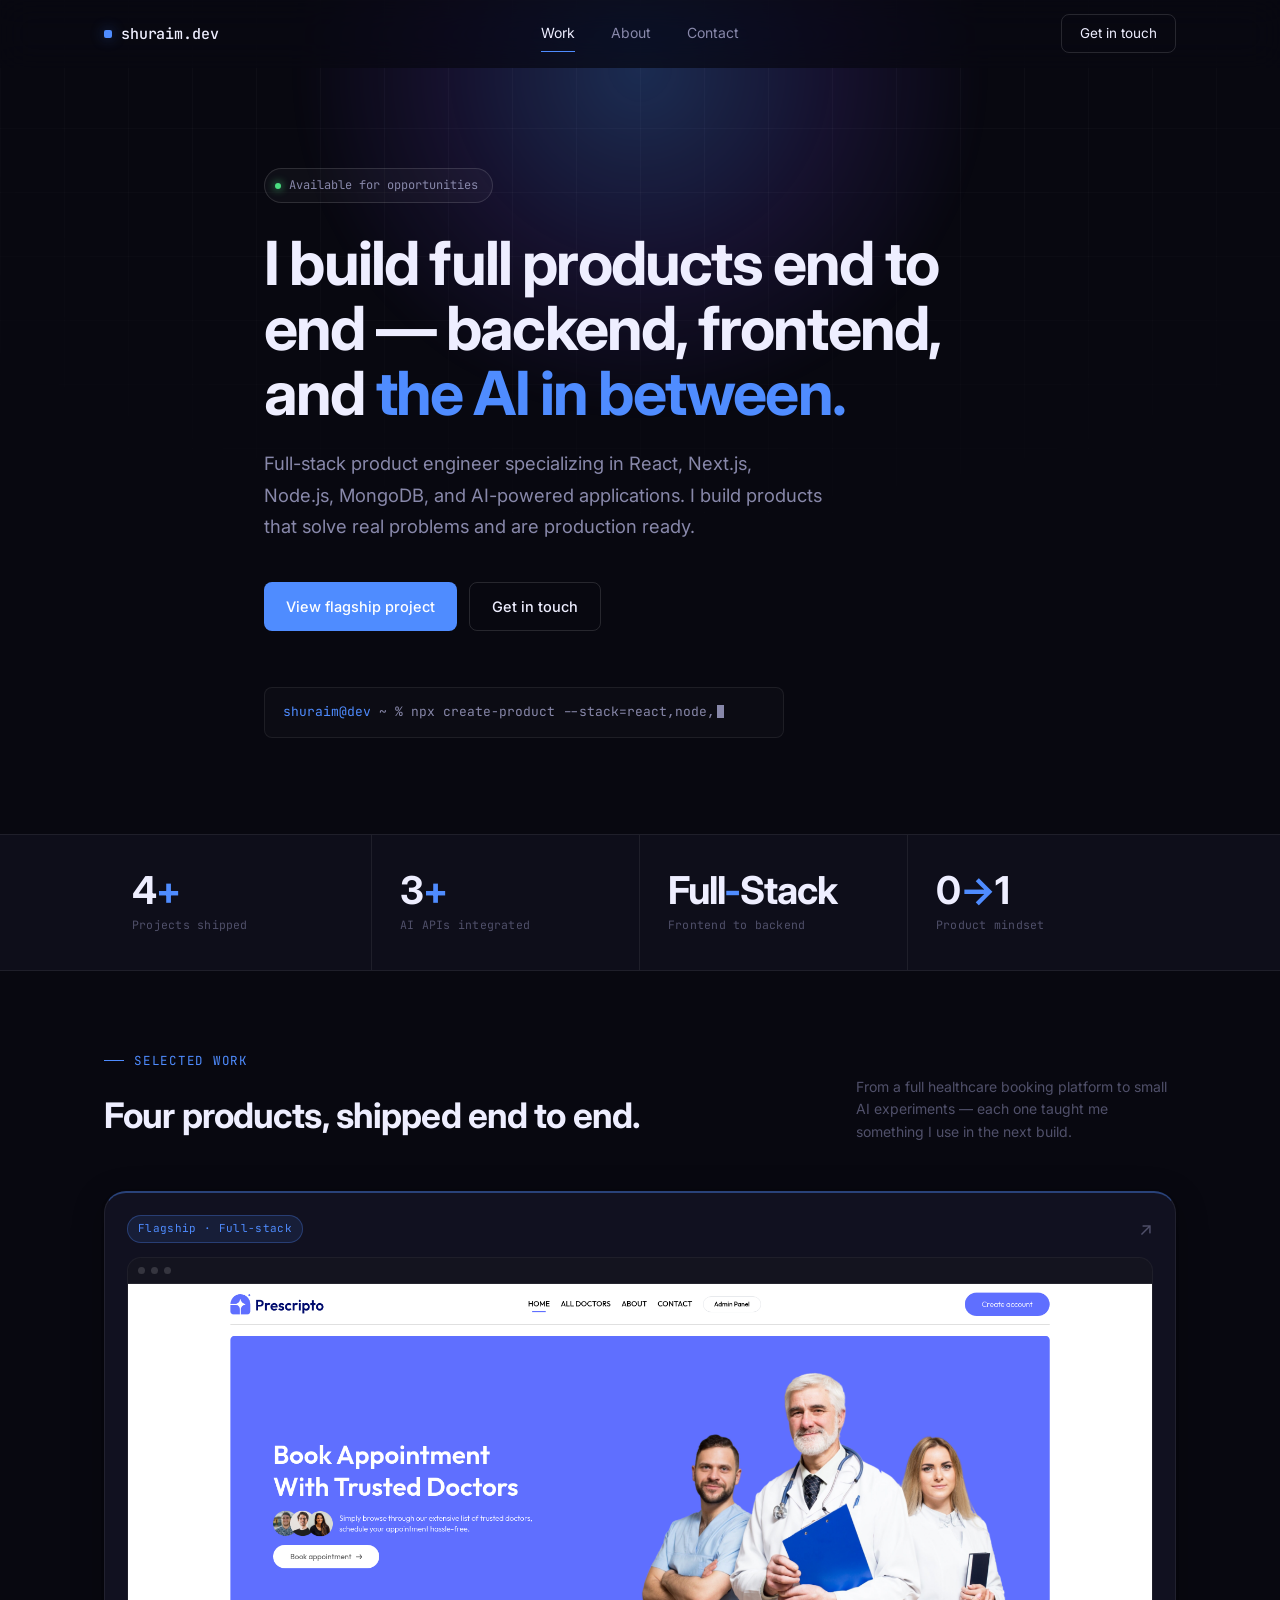
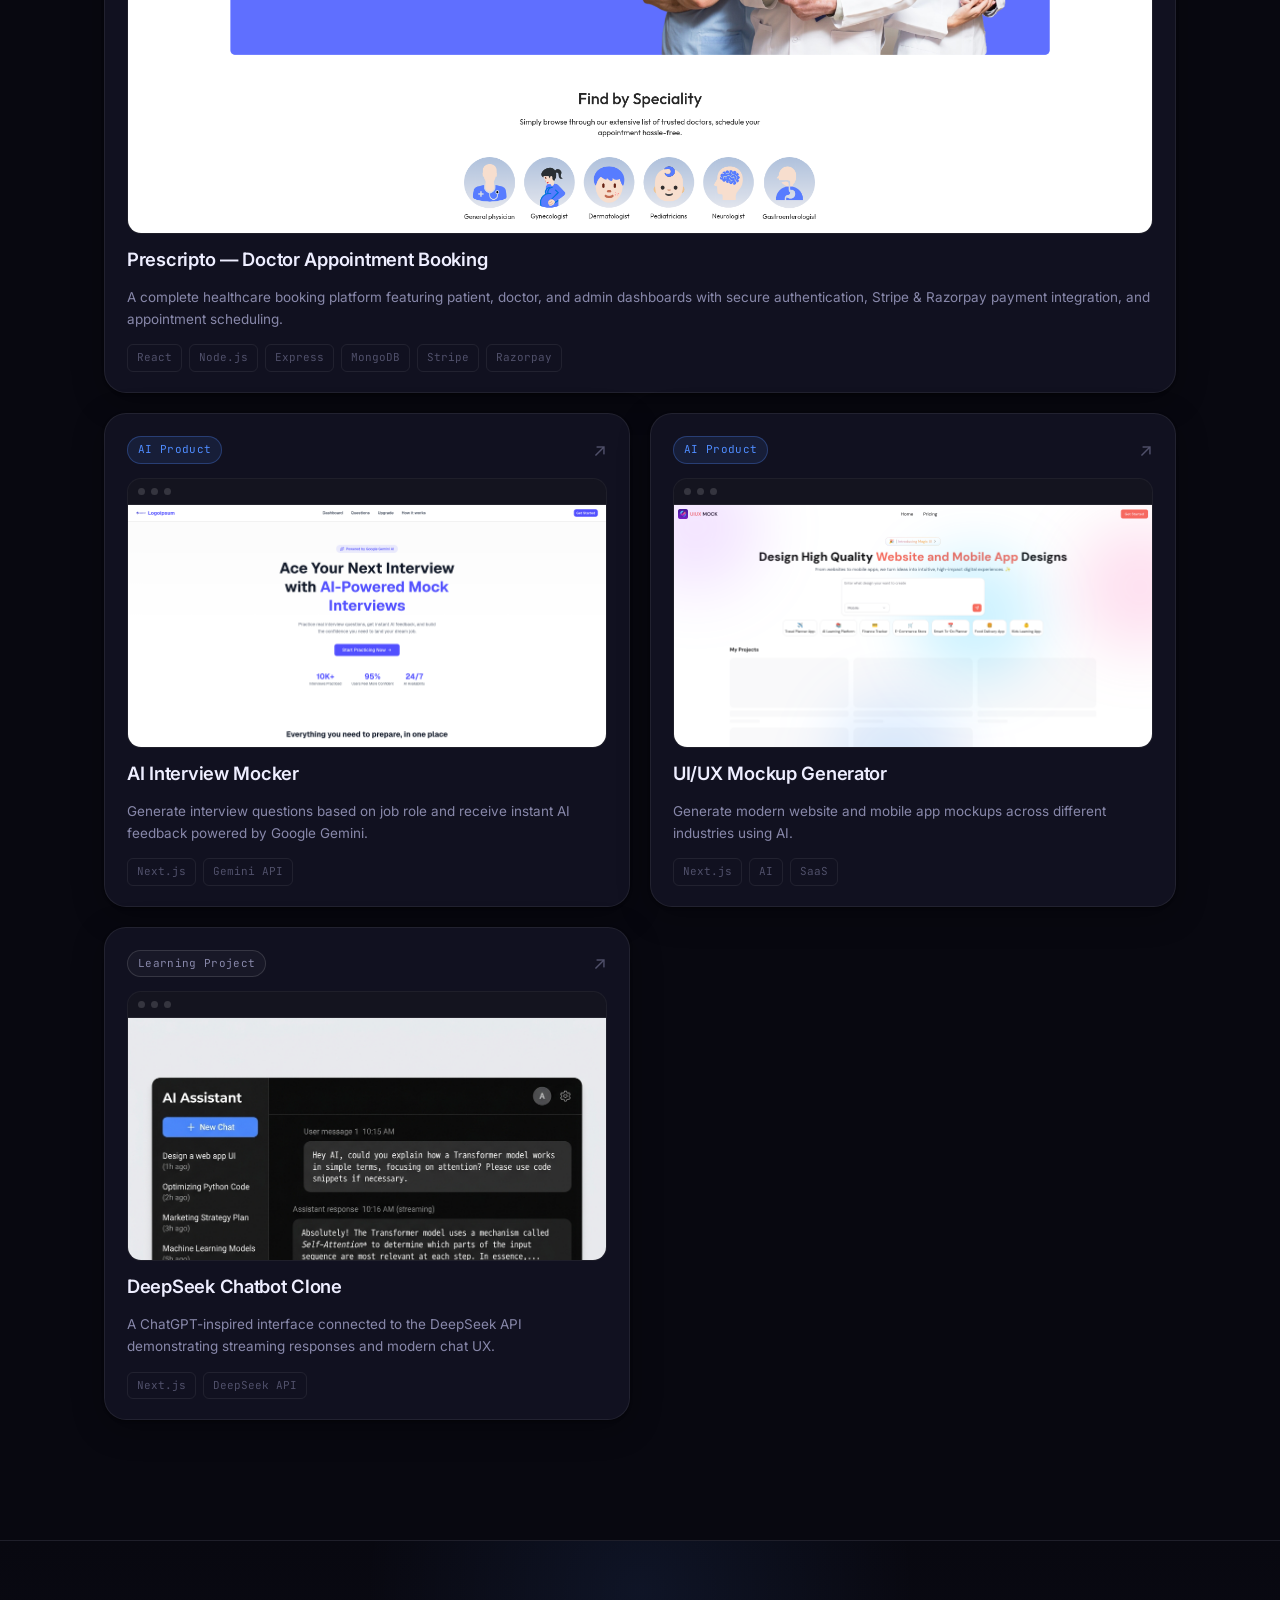
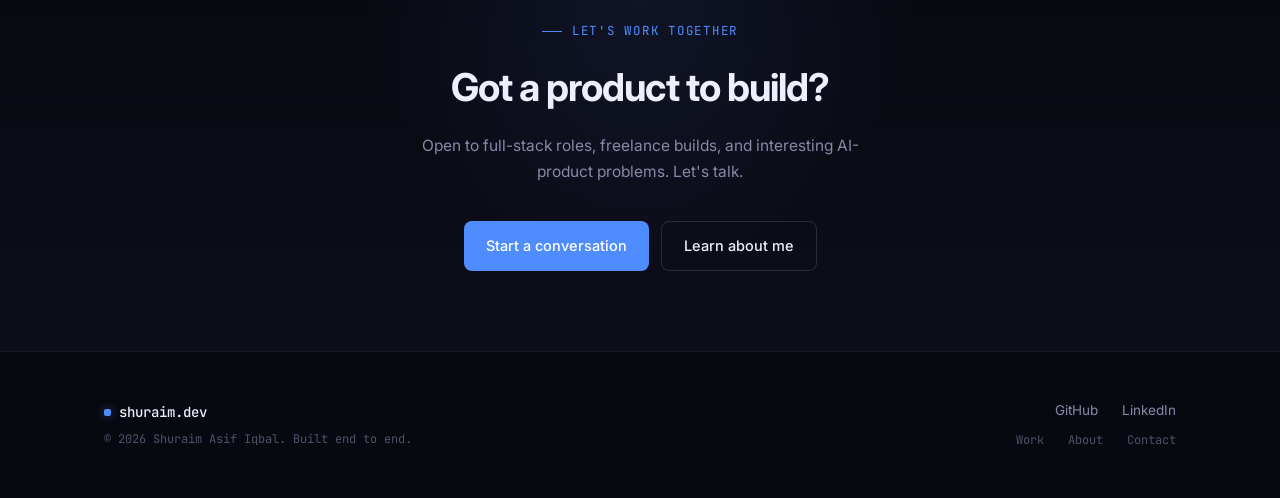
==== commit ad5abf2b: "Refactor admin panel to static CMS approach without DB" ====
--- a/index.html
+++ b/index.html
@@ -1,4 +1,4 @@
-﻿<!DOCTYPE html>
+<!DOCTYPE html>
 <html lang="en">
 <head>
   <meta charset="UTF-8" />
@@ -88,7 +88,7 @@
           <p>From a full healthcare booking platform to small AI experiments &mdash; each one taught me something I use in the next build.</p>
         </div>
 
-        <div class="project-grid">
+        <div class="project-grid" id="dynamic-projects-container">
           <a class="project-card flagship reveal" href="projects/prescripto.html">
             <div class="card-top">
               <span class="status-badge">Flagship &middot; Full-stack</span>
@@ -186,5 +186,6 @@
 
   <button class="scroll-top" aria-label="Scroll to top" id="scroll-top">&uarr;</button>
   <script src="js/main.js"></script>
+  <script type="module" src="js/data.js"></script>
 </body>
 </html>
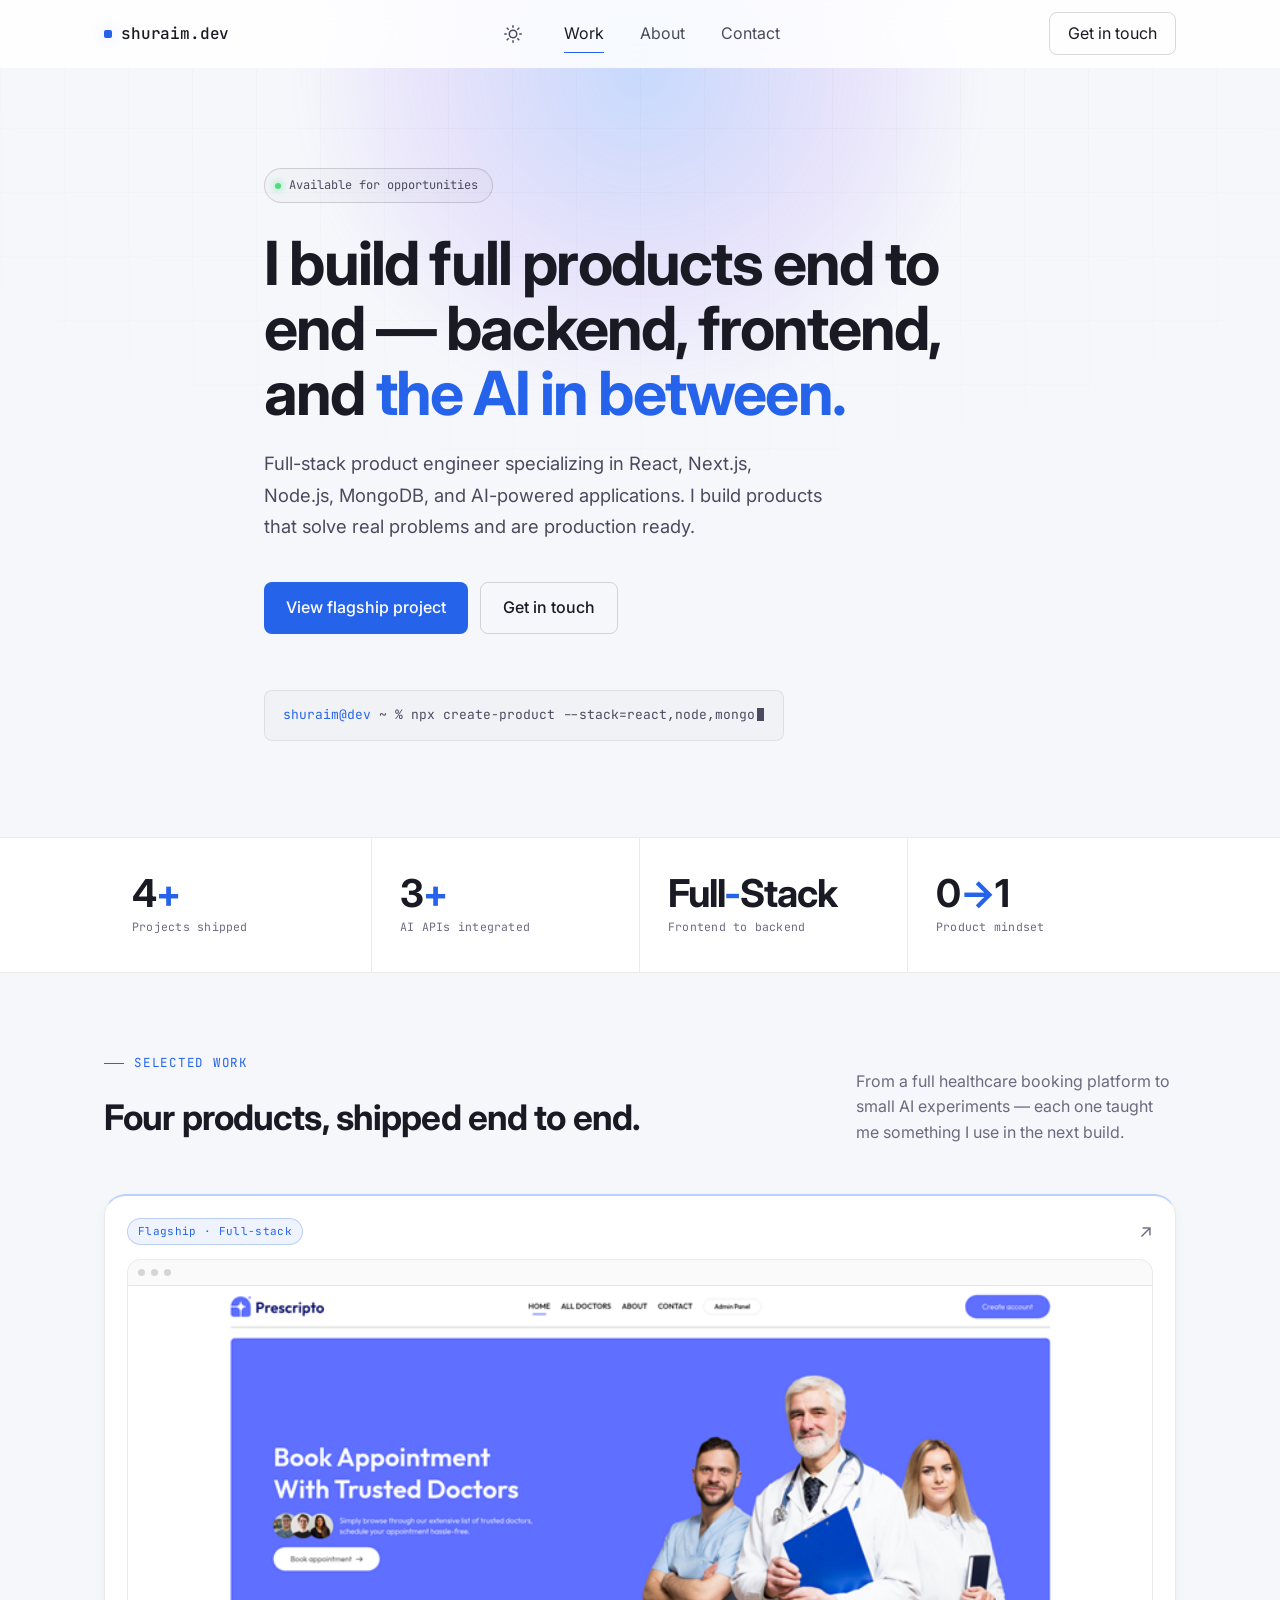
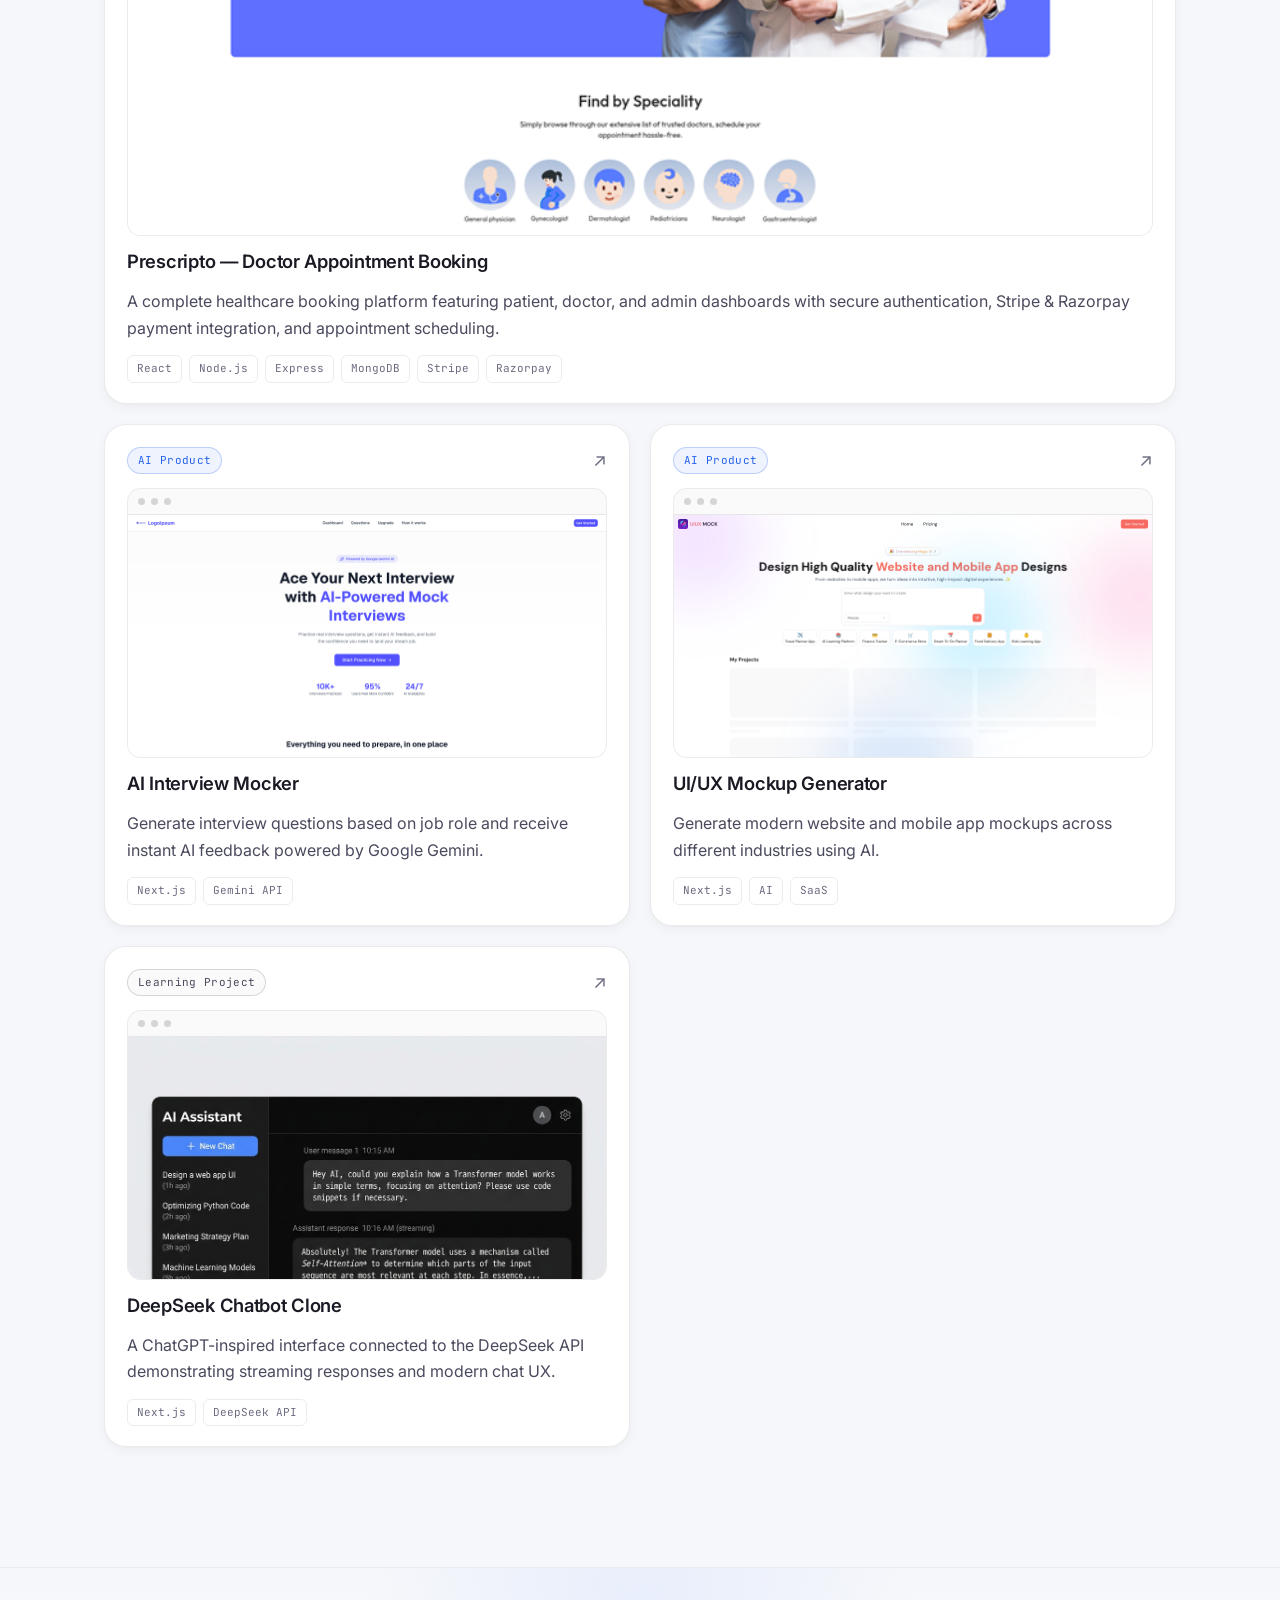
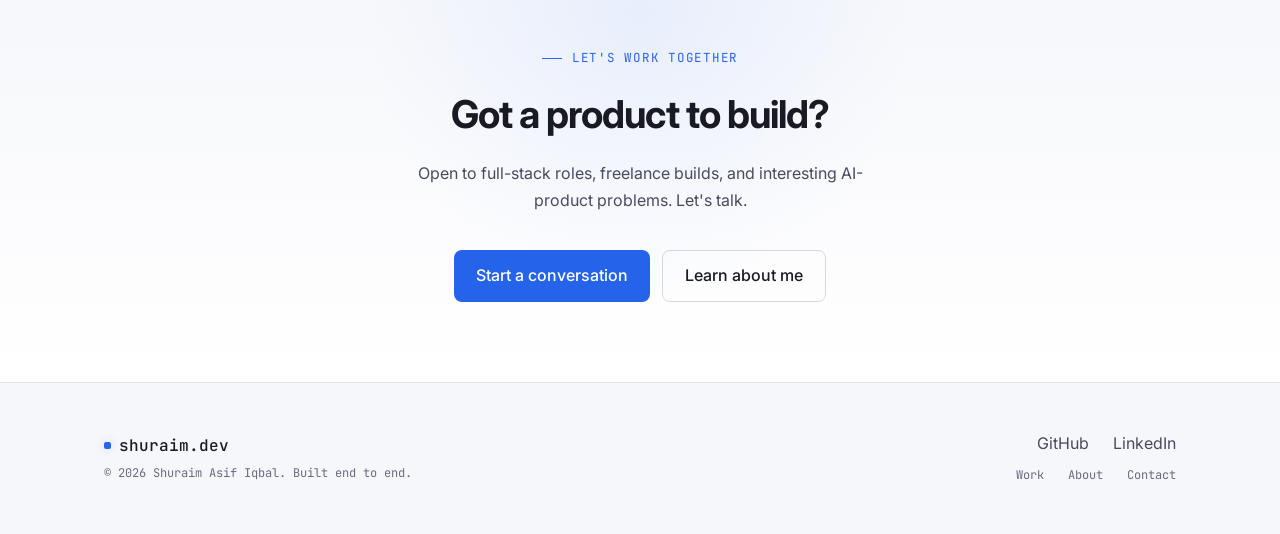
==== commit 0e4c63d7: "Fix broken link and add dark/light toggel mode" ====
--- a/index.html
+++ b/index.html
@@ -1,4 +1,4 @@
-<!DOCTYPE html>
+﻿<!DOCTYPE html>
 <html lang="en">
 <head>
   <meta charset="UTF-8" />
@@ -14,6 +14,7 @@
   <link rel="preconnect" href="https://fonts.gstatic.com" crossorigin />
   <link href="https://fonts.googleapis.com/css2?family=Inter:wght@400;500;600;700&family=JetBrains+Mono:wght@400;500&display=swap" rel="stylesheet" />
   <link rel="stylesheet" href="css/style.css" />
+<script>if(localStorage.getItem("theme")==="light" || (!localStorage.getItem("theme") && window.matchMedia("(prefers-color-scheme: light)").matches)) document.documentElement.classList.add("light-mode");</script>
 </head>
 <body>
 
@@ -21,6 +22,7 @@
     <div class="container">
       <a href="index.html" class="logo">shuraim.dev</a>
       <div class="nav-links">
+        <button class="theme-toggle" aria-label="Toggle theme"><svg class="sun" width="18" height="18" viewBox="0 0 24 24" fill="none" stroke="currentColor" stroke-width="2" stroke-linecap="round" stroke-linejoin="round"><circle cx="12" cy="12" r="5"></circle><line x1="12" y1="1" x2="12" y2="3"></line><line x1="12" y1="21" x2="12" y2="23"></line><line x1="4.22" y1="4.22" x2="5.64" y2="5.64"></line><line x1="18.36" y1="18.36" x2="19.78" y2="19.78"></line><line x1="1" y1="12" x2="3" y2="12"></line><line x1="21" y1="12" x2="23" y2="12"></line><line x1="4.22" y1="19.78" x2="5.64" y2="18.36"></line><line x1="18.36" y1="5.64" x2="19.78" y2="4.22"></line></svg></button>
         <a href="#work" class="active">Work</a>
         <a href="about.html">About</a>
         <a href="contact.html">Contact</a>
--- a/css/style.css
+++ b/css/style.css
@@ -1,5 +1,5 @@
-﻿/* ==========================================================================
-   shuraim.dev — design tokens
+/* ==========================================================================
+   shuraim.dev � design tokens
    Palette: deep navy base, electric blue accent, mono for system/dev voice
    ========================================================================== */
 
@@ -10,8 +10,8 @@
   --border:       rgba(255, 255, 255, 0.07);
   --border-strong:rgba(255, 255, 255, 0.13);
   --text:         #eeeeff;
-  --text-dim:     #8888aa;
-  --text-faint:   #50506a;
+  --text-dim:     #a8a8c8;
+  --text-faint:   #8a8aab;
   --accent:       #4f8cff;
   --accent-glow:  rgba(79, 140, 255, 0.45);
   --accent-dim:   rgba(79, 140, 255, 0.11);
@@ -19,6 +19,13 @@
   --green:        #4ade80;
   --purple:       #a78bfa;
 
+  /* glassmorphism variables */
+  --glass-bg:     rgba(255, 255, 255, 0.03);
+  --glass-dot:    rgba(255, 255, 255, 0.14);
+  --glass-nav:    rgba(8, 8, 16, 0.75);
+  --glass-nav-scrolled: rgba(8, 8, 16, 0.92);
+  --glass-menu:   rgba(8, 8, 16, 0.97);
+
   --font-display: "Inter", -apple-system, BlinkMacSystemFont, "Segoe UI", sans-serif;
   --font-body:    "Inter", -apple-system, BlinkMacSystemFont, "Segoe UI", sans-serif;
   --font-mono:    "JetBrains Mono", ui-monospace, SFMono-Regular, Menlo, monospace;
@@ -30,6 +37,33 @@
   --ease:   cubic-bezier(0.16, 1, 0.3, 1);
   --nav-h:  68px;
   --shadow-card: 0 1px 3px rgba(0,0,0,0.4), 0 8px 32px rgba(0,0,0,0.3);
+  --shadow-hover: 0 20px 48px -14px rgba(0,0,0,0.7);
+  --shadow-float: 0 4px 16px rgba(0,0,0,0.3);
+}
+
+html.light-mode {
+  --bg:           #f6f7fb;
+  --bg-elevated:  #ffffff;
+  --bg-card:      #ffffff;
+  --border:       rgba(0, 0, 0, 0.08);
+  --border-strong:rgba(0, 0, 0, 0.15);
+  --text:         #1a1a24;
+  --text-dim:     #4a4a5e;
+  --text-faint:   #6b6b80;
+  --accent:       #2563eb;
+  --accent-glow:  rgba(37, 99, 235, 0.2);
+  --accent-dim:   rgba(37, 99, 235, 0.08);
+  --accent-line:  rgba(37, 99, 235, 0.25);
+
+  --glass-bg:     rgba(0, 0, 0, 0.02);
+  --glass-dot:    rgba(0, 0, 0, 0.15);
+  --glass-nav:    rgba(255, 255, 255, 0.85);
+  --glass-nav-scrolled: rgba(255, 255, 255, 0.95);
+  --glass-menu:   rgba(255, 255, 255, 0.98);
+
+  --shadow-card: 0 4px 12px rgba(0,0,0,0.04), 0 1px 3px rgba(0,0,0,0.02);
+  --shadow-hover: 0 20px 48px -14px rgba(0,0,0,0.15);
+  --shadow-float: 0 4px 16px rgba(0,0,0,0.1);
 }
 
 /* reset */
@@ -112,7 +146,7 @@
   z-index: 100;
   display: flex;
   align-items: center;
-  background: rgba(8, 8, 16, 0.75);
+  background: var(--glass-nav);
   backdrop-filter: blur(16px) saturate(160%);
   -webkit-backdrop-filter: blur(16px) saturate(160%);
   border-bottom: 1px solid transparent;
@@ -120,7 +154,7 @@
 }
 .nav.is-scrolled {
   border-bottom-color: var(--border);
-  background: rgba(8, 8, 16, 0.92);
+  background: var(--glass-nav-scrolled);
   backdrop-filter: blur(24px) saturate(200%);
   -webkit-backdrop-filter: blur(24px) saturate(200%);
 }
@@ -133,7 +167,7 @@
 .logo {
   font-family: var(--font-mono);
   font-weight: 500;
-  font-size: 15px;
+  font-size: 16px;
   letter-spacing: -0.01em;
   color: var(--text);
   display: flex;
@@ -157,7 +191,7 @@
   gap: 36px;
 }
 .nav-links a {
-  font-size: 14px;
+  font-size: 16px;
   color: var(--text-dim);
   position: relative;
   padding: 6px 0;
@@ -180,7 +214,7 @@
   border: 1px solid var(--border-strong);
   border-radius: var(--radius-sm);
   padding: 8px 18px;
-  font-size: 13.5px;
+  font-size: 16px;
   color: var(--text);
   transition: border-color 0.2s var(--ease), background 0.2s var(--ease), color 0.2s var(--ease);
 }
@@ -196,7 +230,7 @@
   gap: 5px;
   background: none;
   border: none;
-  padding: 8px;
+  padding: 12px;
 }
 .nav-toggle span {
   width: 20px; height: 1.5px;
@@ -211,7 +245,7 @@
 .mobile-menu {
   position: fixed;
   top: var(--nav-h); left: 0; right: 0;
-  background: rgba(8, 8, 16, 0.97);
+  background: var(--glass-menu);
   border-bottom: 1px solid var(--border);
   display: flex;
   flex-direction: column;
@@ -228,7 +262,7 @@
   padding: 15px 0;
   border-bottom: 1px solid var(--border);
   color: var(--text-dim);
-  font-size: 15px;
+  font-size: 16px;
   transition: color 0.2s;
 }
 .mobile-menu a:last-child { border-bottom: none; }
@@ -244,8 +278,8 @@
   position: absolute;
   inset: 0;
   background-image:
-    linear-gradient(to right, rgba(255,255,255,0.03) 1px, transparent 1px),
-    linear-gradient(to bottom, rgba(255,255,255,0.03) 1px, transparent 1px);
+    linear-gradient(to right, var(--glass-bg) 1px, transparent 1px),
+    linear-gradient(to bottom, var(--glass-bg) 1px, transparent 1px);
   background-size: 64px 64px;
   mask-image: radial-gradient(ellipse 80% 70% at 50% 0%, black 30%, transparent 100%);
   -webkit-mask-image: radial-gradient(ellipse 80% 70% at 50% 0%, black 30%, transparent 100%);
@@ -282,7 +316,7 @@
   font-size: 12px;
   color: var(--text-dim);
   border: 1px solid var(--border-strong);
-  background: rgba(255,255,255,0.03);
+  background: var(--glass-bg);
   border-radius: 999px;
   padding: 7px 14px 7px 10px;
   margin-bottom: 28px;
@@ -336,7 +370,7 @@
   display: inline-flex;
   align-items: center;
   gap: 8px;
-  font-size: 14.5px;
+  font-size: 16px;
   font-weight: 500;
   padding: 12px 22px;
   border-radius: var(--radius-sm);
@@ -364,7 +398,7 @@
 }
 .btn-ghost {
   color: var(--text-dim);
-  font-size: 13.5px;
+  font-size: 16px;
   border: 1px solid var(--border);
   padding: 9px 16px;
 }
@@ -376,7 +410,7 @@
   font-size: 13px;
   color: var(--text-dim);
   border: 1px solid var(--border);
-  background: rgba(255,255,255,0.02);
+  background: var(--glass-bg);
   border-radius: var(--radius-sm);
   padding: 14px 18px;
   max-width: 520px;
@@ -419,6 +453,7 @@
   grid-template-columns: repeat(4, 1fr);
 }
 @media (max-width: 600px) { .stats-grid { grid-template-columns: repeat(2, 1fr); } }
+@media (max-width: 400px) { .stats-grid { grid-template-columns: 1fr; } }
 .stat-item {
   padding: 36px 28px;
   border-right: 1px solid var(--border);
@@ -429,6 +464,10 @@
   .stat-item:nth-child(3) { border-right: 1px solid var(--border); }
   .stat-item { border-bottom: 1px solid var(--border); }
   .stat-item:last-child, .stat-item:nth-child(3) { border-bottom: none; }
+}
+@media (max-width: 400px) {
+  .stat-item { border-right: none !important; border-bottom: 1px solid var(--border) !important; }
+  .stat-item:last-child { border-bottom: none !important; }
 }
 .stat-num {
   font-family: var(--font-display);
@@ -468,7 +507,7 @@
 }
 .work-header p {
   color: var(--text-faint);
-  font-size: 14px;
+  font-size: 16px;
   max-width: 320px;
   line-height: 1.6;
 }
@@ -523,11 +562,11 @@
   border-color: var(--accent-line);
   box-shadow:
     0 0 0 1px var(--accent-line),
-    0 20px 48px -14px rgba(0,0,0,0.7),
+    var(--shadow-hover),
     0 0 48px -18px rgba(79,140,255,0.2);
 }
 
-/* card preview — screenshot area */
+/* card preview � screenshot area */
 .card-preview {
   border-radius: var(--radius-md);
   border: 1px solid var(--border);
@@ -548,7 +587,7 @@
   align-items: center;
   gap: 6px;
   padding: 0 10px;
-  background: rgba(255,255,255,0.025);
+  background: var(--glass-bg);
   border-bottom: 1px solid var(--border);
   flex-shrink: 0;
   z-index: 1;
@@ -556,10 +595,10 @@
 }
 .card-preview .chrome span {
   width: 7px; height: 7px; border-radius: 50%;
-  background: rgba(255,255,255,0.14);
-}
-
-/* art-shot — actual screenshot */
+  background: var(--glass-dot);
+}
+
+/* art-shot � actual screenshot */
 .art-shot {
   position: absolute;
   top: 26px;
@@ -596,7 +635,7 @@
 .status-badge.neutral {
   color: var(--text-dim);
   border-color: var(--border-strong);
-  background: rgba(255,255,255,0.03);
+  background: var(--glass-bg);
 }
 .card-arrow {
   color: var(--text-faint);
@@ -618,7 +657,7 @@
 }
 .project-card p.desc {
   color: var(--text-dim);
-  font-size: 13.5px;
+  font-size: 16px;
   line-height: 1.65;
 }
 
@@ -668,7 +707,7 @@
 }
 .cta-strip p {
   color: var(--text-dim);
-  font-size: 15.5px;
+  font-size: 16px;
   margin-bottom: 36px;
   max-width: 460px;
   margin-left: auto;
@@ -693,7 +732,7 @@
 .page-hero p {
   color: var(--text-dim);
   max-width: 560px;
-  font-size: 15px;
+  font-size: 16px;
   line-height: 1.65;
 }
 
@@ -750,7 +789,7 @@
 
 .bio p {
   color: var(--text-dim);
-  font-size: 15.5px;
+  font-size: 16px;
   line-height: 1.8;
   max-width: 640px;
   margin-bottom: 18px;
@@ -789,7 +828,7 @@
 }
 .skill-group ul li {
   color: var(--text-dim);
-  font-size: 13.5px;
+  font-size: 16px;
   padding: 6px 0;
   border-bottom: 1px solid var(--border);
   display: flex;
@@ -823,12 +862,12 @@
 }
 .timeline-item h4 {
   font-family: var(--font-display);
-  font-size: 15px;
+  font-size: 16px;
   font-weight: 600;
   margin-bottom: 6px;
   letter-spacing: -0.01em;
 }
-.timeline-item p { color: var(--text-dim); font-size: 14px; line-height: 1.65; }
+.timeline-item p { color: var(--text-dim); font-size: 16px; line-height: 1.65; }
 
 .about-cta {
   margin-top: 64px;
@@ -839,7 +878,7 @@
   gap: 20px;
   flex-wrap: wrap;
 }
-.about-cta p { color: var(--text-dim); font-size: 14px; flex: 1; min-width: 200px; }
+.about-cta p { color: var(--text-dim); font-size: 16px; flex: 1; min-width: 200px; }
 
 /* contact page */
 .contact-grid {
@@ -868,7 +907,7 @@
   padding: 13px 14px;
   color: var(--text);
   font-family: var(--font-body);
-  font-size: 14.5px;
+  font-size: 16px;
   transition: border-color 0.2s var(--ease), background 0.2s var(--ease), box-shadow 0.2s var(--ease);
   outline: none;
 }
@@ -908,7 +947,7 @@
   padding: 15px 0;
   border-bottom: 1px solid var(--border);
   color: var(--text-dim);
-  font-size: 14.5px;
+  font-size: 16px;
   transition: color 0.2s var(--ease), padding-left 0.2s var(--ease);
 }
 .social-list a:hover { color: var(--accent); padding-left: 4px; }
@@ -988,11 +1027,11 @@
   align-items: center;
   gap: 6px;
   padding: 0 14px;
-  background: rgba(255,255,255,0.02);
+  background: var(--glass-bg);
   border-bottom: 1px solid var(--border);
   flex-shrink: 0;
 }
-.hero-image-frame .chrome span { width: 9px; height: 9px; border-radius: 50%; background: rgba(255,255,255,0.14); }
+.hero-image-frame .chrome span { width: 9px; height: 9px; border-radius: 50%; background: var(--glass-dot); }
 .hero-image-frame .chrome .url {
   margin-left: 10px;
   font-family: var(--font-mono);
@@ -1007,7 +1046,7 @@
   background: radial-gradient(circle at 30% 20%, var(--tile-color, rgba(79,140,255,0.2)), transparent 65%);
   font-family: var(--font-mono);
   color: var(--text-faint);
-  font-size: 14px;
+  font-size: 16px;
   text-align: center;
   padding: 20px;
 }
@@ -1027,11 +1066,11 @@
   letter-spacing: -0.02em;
   margin-bottom: 18px;
 }
-.project-section p { color: var(--text-dim); font-size: 15px; line-height: 1.8; margin-bottom: 14px; }
+.project-section p { color: var(--text-dim); font-size: 16px; line-height: 1.8; margin-bottom: 14px; }
 
 .feature-list li, .challenge-list li {
   color: var(--text-dim);
-  font-size: 15px;
+  font-size: 16px;
   line-height: 1.7;
   padding: 10px 0 10px 22px;
   border-bottom: 1px solid var(--border);
@@ -1088,7 +1127,7 @@
 }
 .project-footer-nav a {
   font-family: var(--font-mono);
-  font-size: 13.5px;
+  font-size: 16px;
   color: var(--text-dim);
   transition: color 0.2s var(--ease);
 }
@@ -1108,7 +1147,7 @@
 }
 .footer-left .footer-logo {
   font-family: var(--font-mono);
-  font-size: 14px;
+  font-size: 16px;
   color: var(--text);
   font-weight: 500;
   margin-bottom: 6px;
@@ -1136,7 +1175,7 @@
 }
 .footer-links { display: flex; gap: 24px; }
 .footer-links a {
-  font-size: 13.5px;
+  font-size: 16px;
   color: var(--text-dim);
   transition: color 0.2s var(--ease);
 }
@@ -1171,7 +1210,7 @@
   z-index: 90;
   font-size: 16px;
   pointer-events: none;
-  box-shadow: 0 4px 16px rgba(0,0,0,0.3);
+  box-shadow: var(--shadow-float);
 }
 .scroll-top.is-visible { opacity: 1; transform: translateY(0); pointer-events: auto; }
 .scroll-top:hover { border-color: var(--accent-line); color: var(--accent); background: var(--accent-dim); }
@@ -1181,3 +1220,26 @@
   .nav-links, .nav-cta { display: none; }
   .nav-toggle { display: flex; }
 }
+
+/* theme toggle */
+.theme-toggle {
+  background: transparent;
+  border: none;
+  color: var(--text-dim);
+  cursor: pointer;
+  padding: 6px;
+  border-radius: 50%;
+  display: flex;
+  align-items: center;
+  justify-content: center;
+  transition: color 0.2s var(--ease), background 0.2s var(--ease);
+}
+.theme-toggle:hover {
+  color: var(--accent);
+  background: var(--accent-dim);
+}
+html.light-mode .theme-toggle svg circle,
+html.light-mode .theme-toggle svg line {
+  /* optional: maybe we just keep the sun icon or flip it */
+}
+
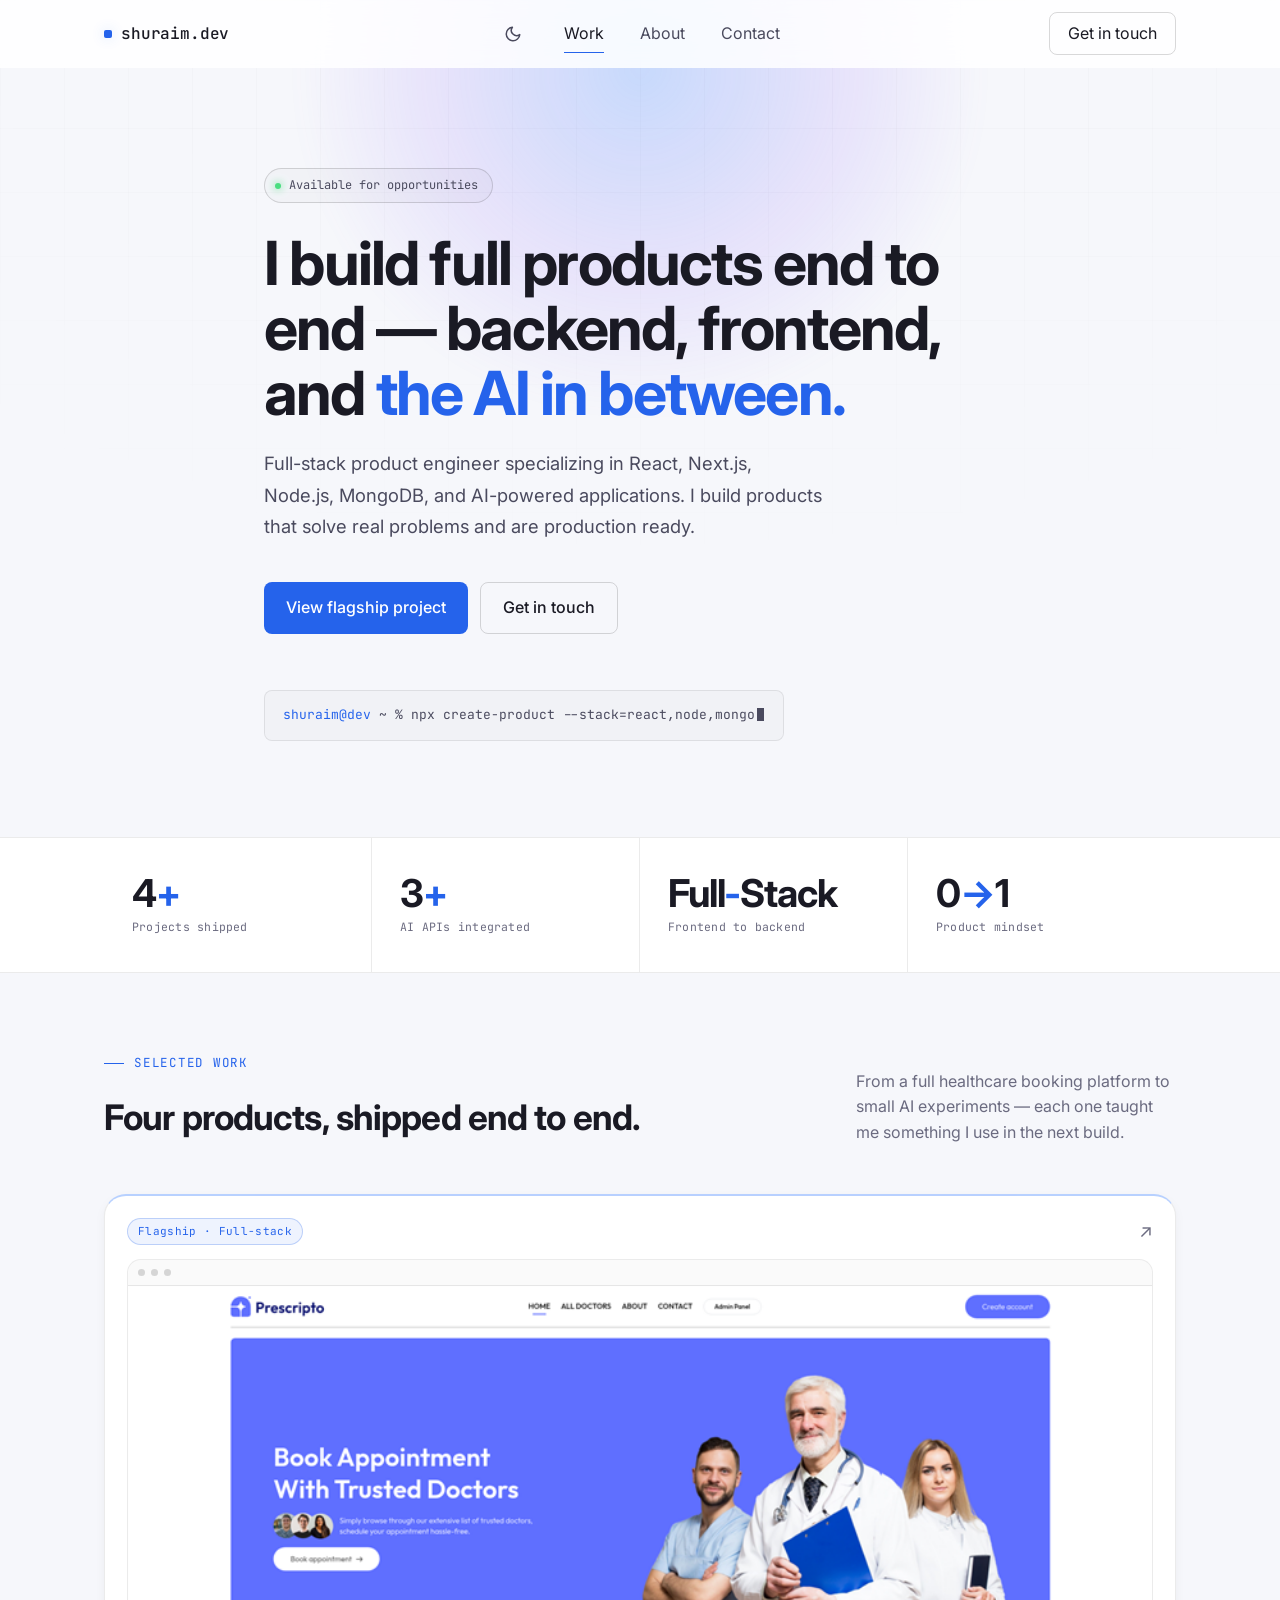
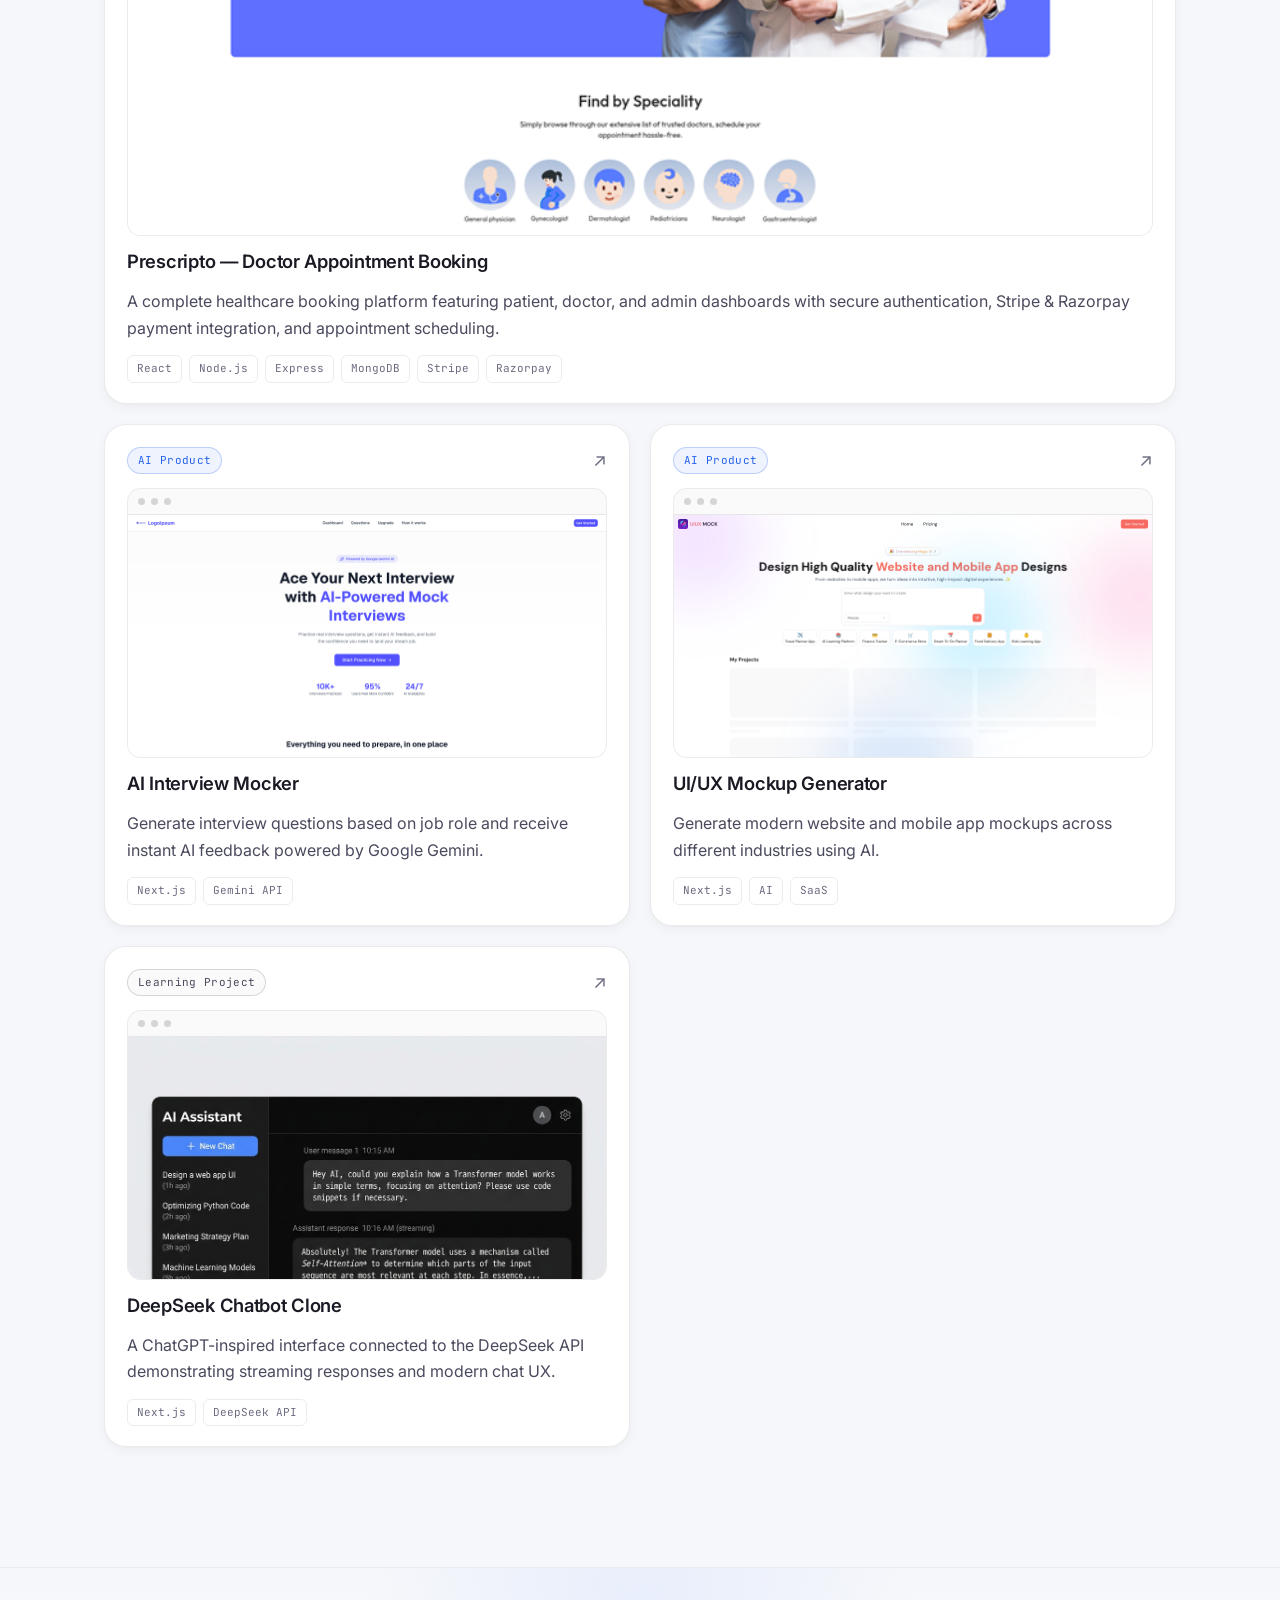
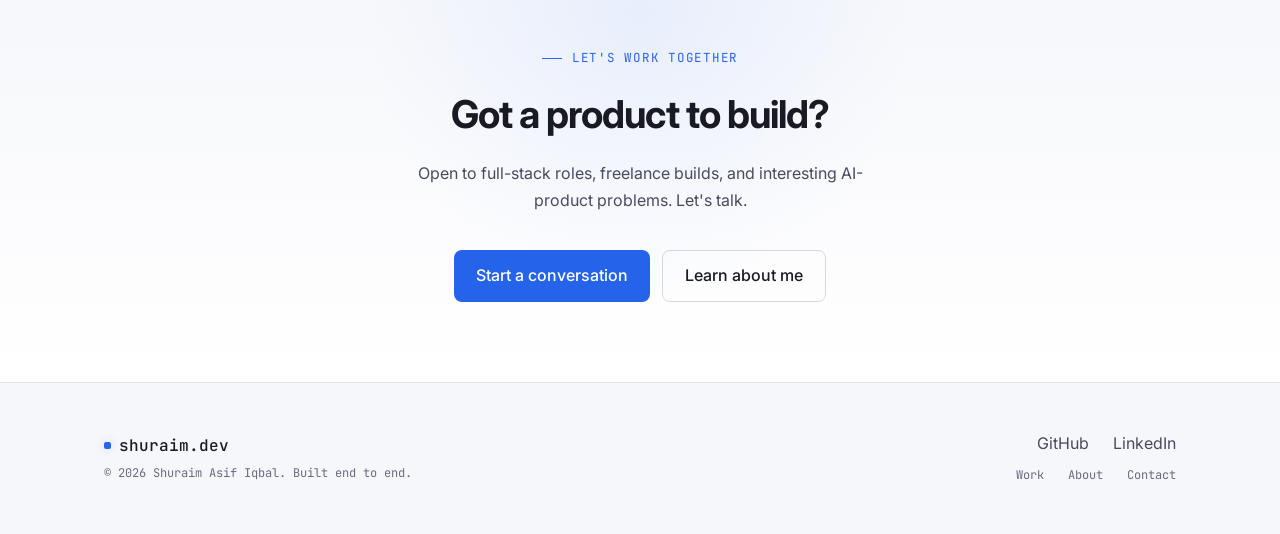
==== commit 784a25b0: "Fix broken dark/light toggel mode" ====
--- a/index.html
+++ b/index.html
@@ -22,7 +22,7 @@
     <div class="container">
       <a href="index.html" class="logo">shuraim.dev</a>
       <div class="nav-links">
-        <button class="theme-toggle" aria-label="Toggle theme"><svg class="sun" width="18" height="18" viewBox="0 0 24 24" fill="none" stroke="currentColor" stroke-width="2" stroke-linecap="round" stroke-linejoin="round"><circle cx="12" cy="12" r="5"></circle><line x1="12" y1="1" x2="12" y2="3"></line><line x1="12" y1="21" x2="12" y2="23"></line><line x1="4.22" y1="4.22" x2="5.64" y2="5.64"></line><line x1="18.36" y1="18.36" x2="19.78" y2="19.78"></line><line x1="1" y1="12" x2="3" y2="12"></line><line x1="21" y1="12" x2="23" y2="12"></line><line x1="4.22" y1="19.78" x2="5.64" y2="18.36"></line><line x1="18.36" y1="5.64" x2="19.78" y2="4.22"></line></svg></button>
+        <button class="theme-toggle" aria-label="Toggle theme"><svg class="sun" width="18" height="18" viewBox="0 0 24 24" fill="none" stroke="currentColor" stroke-width="2" stroke-linecap="round" stroke-linejoin="round"><circle cx="12" cy="12" r="5"></circle><line x1="12" y1="1" x2="12" y2="3"></line><line x1="12" y1="21" x2="12" y2="23"></line><line x1="4.22" y1="4.22" x2="5.64" y2="5.64"></line><line x1="18.36" y1="18.36" x2="19.78" y2="19.78"></line><line x1="1" y1="12" x2="3" y2="12"></line><line x1="21" y1="12" x2="23" y2="12"></line><line x1="4.22" y1="19.78" x2="5.64" y2="18.36"></line><line x1="18.36" y1="5.64" x2="19.78" y2="4.22"></line></svg><svg class="moon" width="18" height="18" viewBox="0 0 24 24" fill="none" stroke="currentColor" stroke-width="2" stroke-linecap="round" stroke-linejoin="round"><path d="M21 12.79A9 9 0 1 1 11.21 3 7 7 0 0 0 21 12.79z"></path></svg></button>
         <a href="#work" class="active">Work</a>
         <a href="about.html">About</a>
         <a href="contact.html">Contact</a>
@@ -34,6 +34,7 @@
     </div>
   </nav>
   <div class="mobile-menu">
+    <button class="theme-toggle" aria-label="Toggle theme"><svg class="sun" width="18" height="18" viewBox="0 0 24 24" fill="none" stroke="currentColor" stroke-width="2" stroke-linecap="round" stroke-linejoin="round"><circle cx="12" cy="12" r="5"></circle><line x1="12" y1="1" x2="12" y2="3"></line><line x1="12" y1="21" x2="12" y2="23"></line><line x1="4.22" y1="4.22" x2="5.64" y2="5.64"></line><line x1="18.36" y1="18.36" x2="19.78" y2="19.78"></line><line x1="1" y1="12" x2="3" y2="12"></line><line x1="21" y1="12" x2="23" y2="12"></line><line x1="4.22" y1="19.78" x2="5.64" y2="18.36"></line><line x1="18.36" y1="5.64" x2="19.78" y2="4.22"></line></svg><svg class="moon" width="18" height="18" viewBox="0 0 24 24" fill="none" stroke="currentColor" stroke-width="2" stroke-linecap="round" stroke-linejoin="round"><path d="M21 12.79A9 9 0 1 1 11.21 3 7 7 0 0 0 21 12.79z"></path></svg></button>
     <a href="#work">Work</a>
     <a href="about.html">About</a>
     <a href="contact.html">Contact</a>
--- a/css/style.css
+++ b/css/style.css
@@ -1243,3 +1243,8 @@
   /* optional: maybe we just keep the sun icon or flip it */
 }
 
+.theme-toggle .moon { display: none; }
+html.light-mode .theme-toggle .sun { display: none; }
+html.light-mode .theme-toggle .moon { display: block; }
+
+.mobile-menu .theme-toggle { margin: 10px 0; align-self: flex-start; }
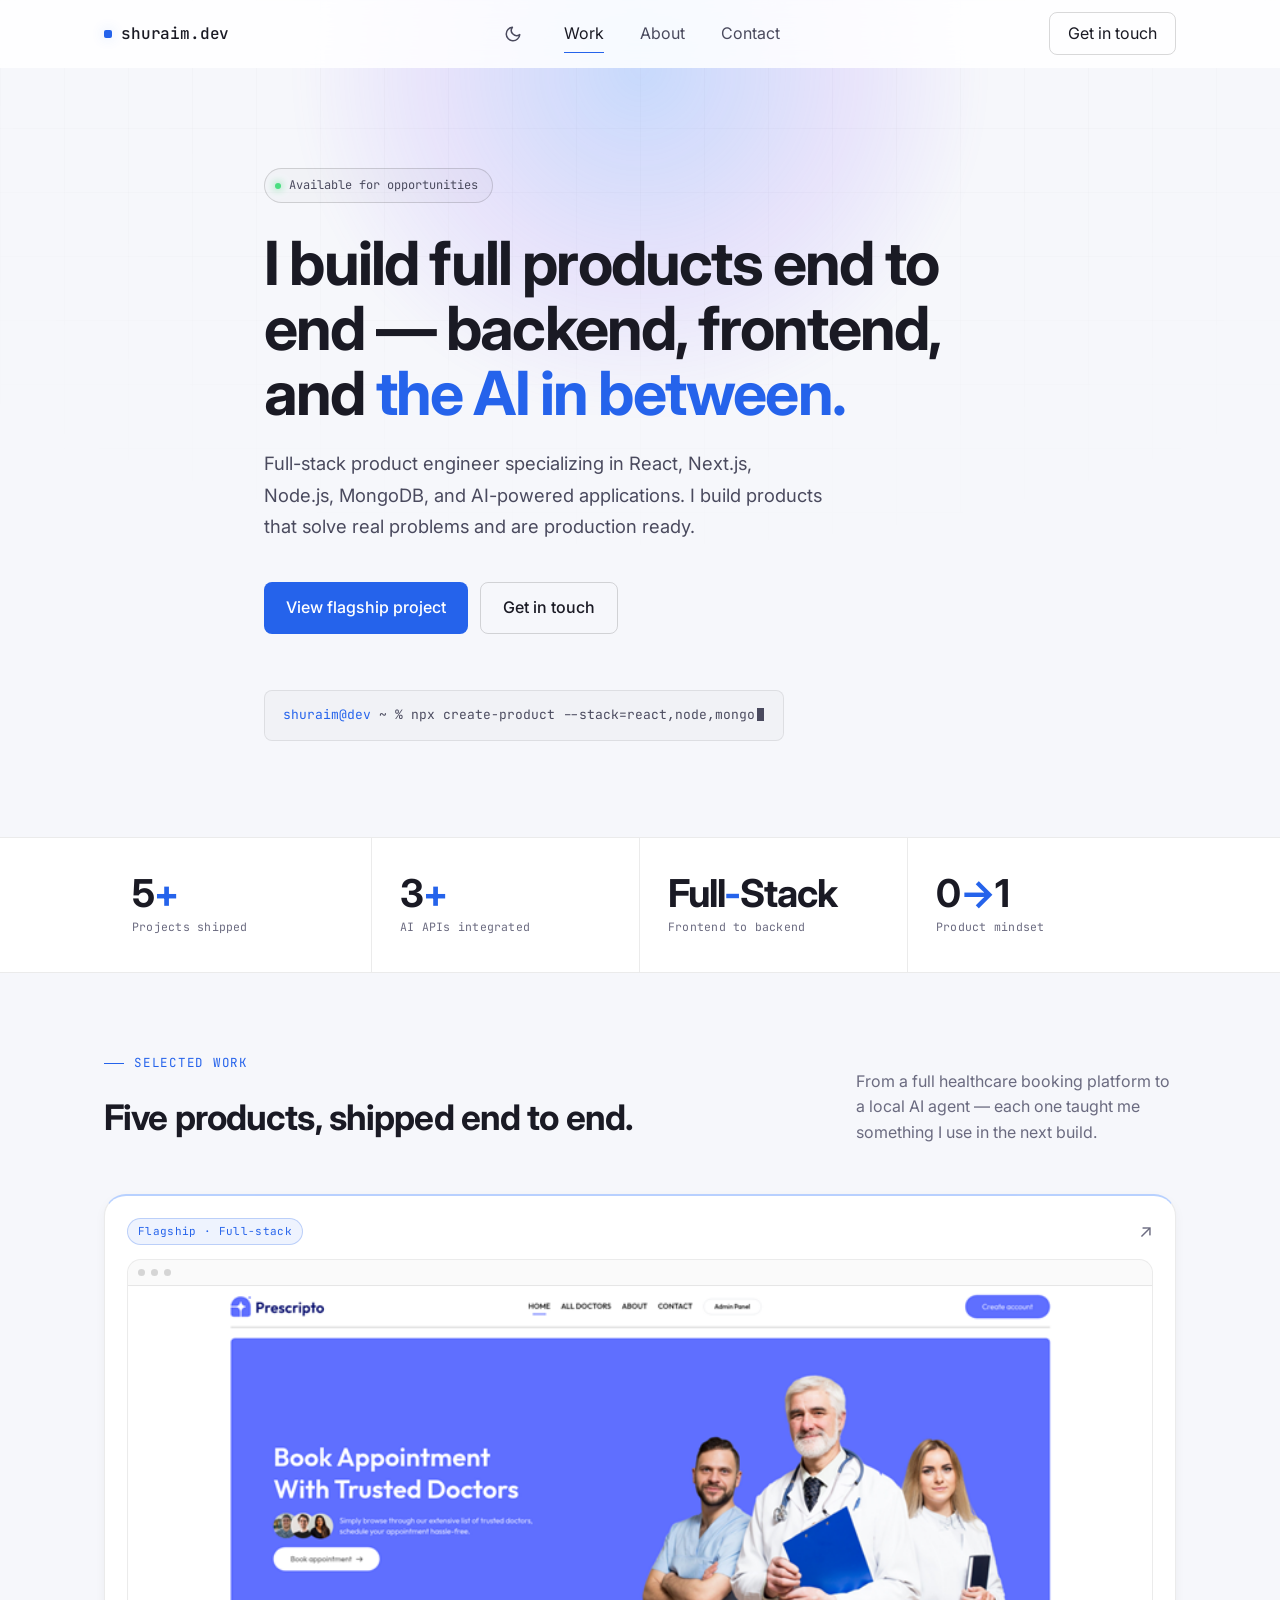
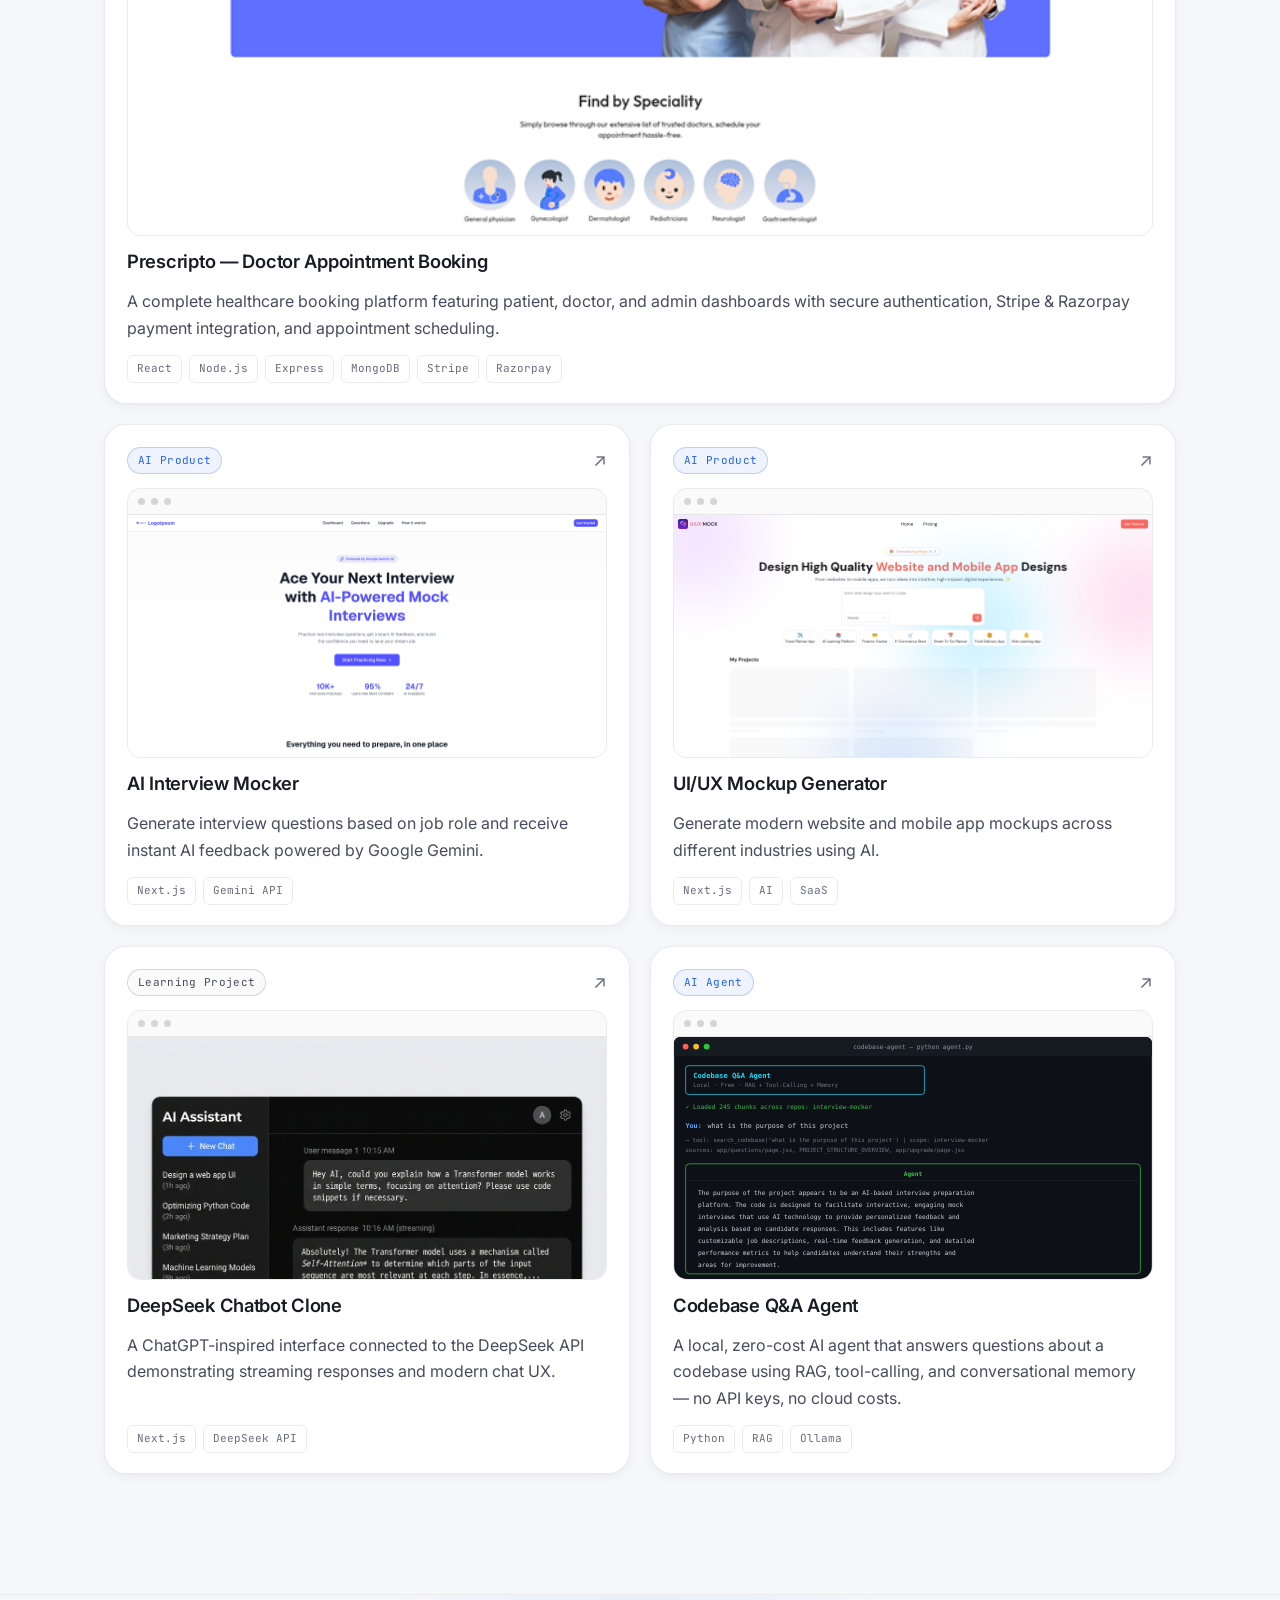
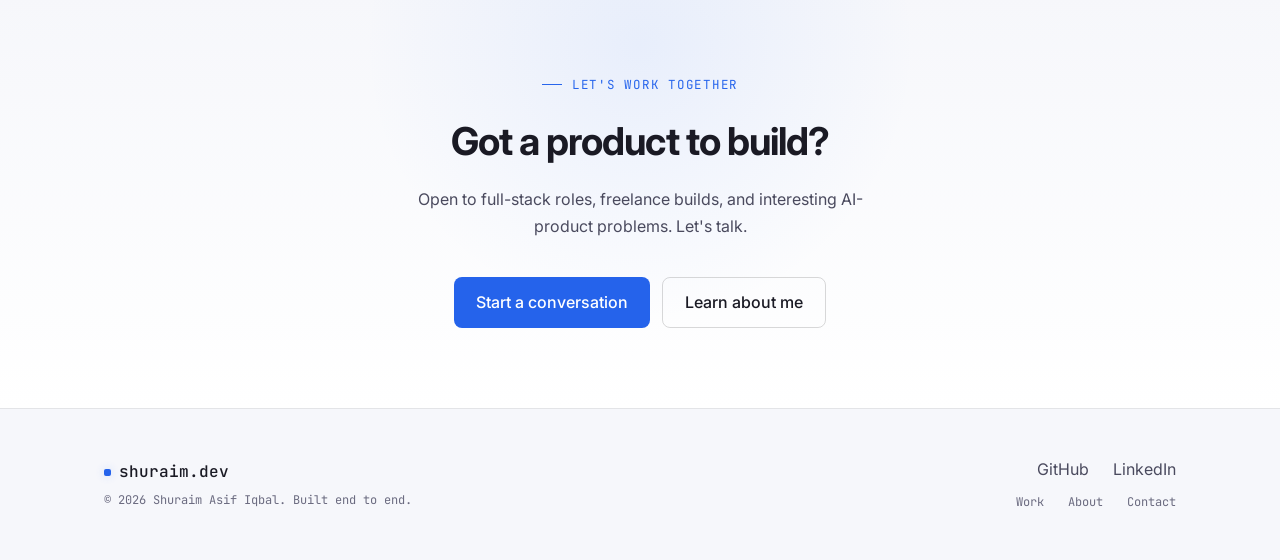
==== commit 0ea6eecd: "add codebase agent to homepage properly, fix data.js conflict" ====
--- a/index.html
+++ b/index.html
@@ -1,4 +1,4 @@
-﻿<!DOCTYPE html>
+<!DOCTYPE html>
 <html lang="en">
 <head>
   <meta charset="UTF-8" />
@@ -9,12 +9,15 @@
   <meta property="og:title" content="Shuraim Asif Iqbal — Full-Stack Product Engineer" />
   <meta property="og:description" content="I build full products end to end — backend, frontend, and the AI in between." />
   <meta property="og:type" content="website" />
-  <link rel="icon" type="image/png" href="images/favicon.png" />
+  <meta property="og:image" content="https://muhammadshuraimasif.github.io/images/avatar.png" />
+  <!-- <link rel="icon" type="image/png" href="images/favicon.png" /> -->
+  <link rel="icon" type="image/png" href="images/avatar.png">
   <link rel="preconnect" href="https://fonts.googleapis.com" />
   <link rel="preconnect" href="https://fonts.gstatic.com" crossorigin />
   <link href="https://fonts.googleapis.com/css2?family=Inter:wght@400;500;600;700&family=JetBrains+Mono:wght@400;500&display=swap" rel="stylesheet" />
   <link rel="stylesheet" href="css/style.css" />
-<script>if(localStorage.getItem("theme")==="light" || (!localStorage.getItem("theme") && window.matchMedia("(prefers-color-scheme: light)").matches)) document.documentElement.classList.add("light-mode");</script>
+  <script>if(localStorage.getItem("theme")==="light" || (!localStorage.getItem("theme") && window.matchMedia("(prefers-color-scheme: light)").matches)) document.documentElement.classList.add("light-mode");</script>
+  <script type='module' src='https://static.cloudflareinsights.com/beacon.min.js' data-cf-beacon='{"token": "e3d770744e114b08b70fe9e9b76db40d"}'></script>
 </head>
 <body>
 
@@ -61,7 +64,7 @@
     <div class="container">
       <div class="stats-grid reveal">
         <div class="stat-item">
-          <div class="stat-num">4<span>+</span></div>
+          <div class="stat-num">5<span>+</span></div>
           <div class="stat-label">Projects shipped</div>
         </div>
         <div class="stat-item">
@@ -86,9 +89,9 @@
         <div class="work-header reveal">
           <div>
             <div class="section-label">Selected work</div>
-            <h2>Four products, shipped end to end.</h2>
+            <h2>Five products, shipped end to end.</h2>
           </div>
-          <p>From a full healthcare booking platform to small AI experiments &mdash; each one taught me something I use in the next build.</p>
+          <p>From a full healthcare booking platform to a local AI agent &mdash; each one taught me something I use in the next build.</p>
         </div>
 
         <div class="project-grid" id="dynamic-projects-container">
@@ -149,6 +152,20 @@
             <h3>DeepSeek Chatbot Clone</h3>
             <p class="desc">A ChatGPT-inspired interface connected to the DeepSeek API demonstrating streaming responses and modern chat UX.</p>
             <div class="tags"><span class="tag">Next.js</span><span class="tag">DeepSeek API</span></div>
+          </a>
+
+          <a class="project-card reveal" href="projects/codebase-agent.html">
+            <div class="card-top">
+              <span class="status-badge">AI Agent</span>
+              <span class="card-arrow" aria-hidden="true">&nearr;</span>
+            </div>
+            <div class="card-preview" style="--tile-color: rgba(34,211,238,0.2);">
+              <div class="chrome"><span></span><span></span><span></span></div>
+              <img class="art-shot" src="images/codebase-agent-hero.svg" alt="Codebase Q&amp;A Agent terminal interface" loading="lazy" />
+            </div>
+            <h3>Codebase Q&amp;A Agent</h3>
+            <p class="desc">A local, zero-cost AI agent that answers questions about a codebase using RAG, tool-calling, and conversational memory &mdash; no API keys, no cloud costs.</p>
+            <div class="tags"><span class="tag">Python</span><span class="tag">RAG</span><span class="tag">Ollama</span></div>
           </a>
         </div>
       </div>
@@ -191,4 +208,4 @@
   <script src="js/main.js"></script>
   <script type="module" src="js/data.js"></script>
 </body>
-</html>
+</html>
